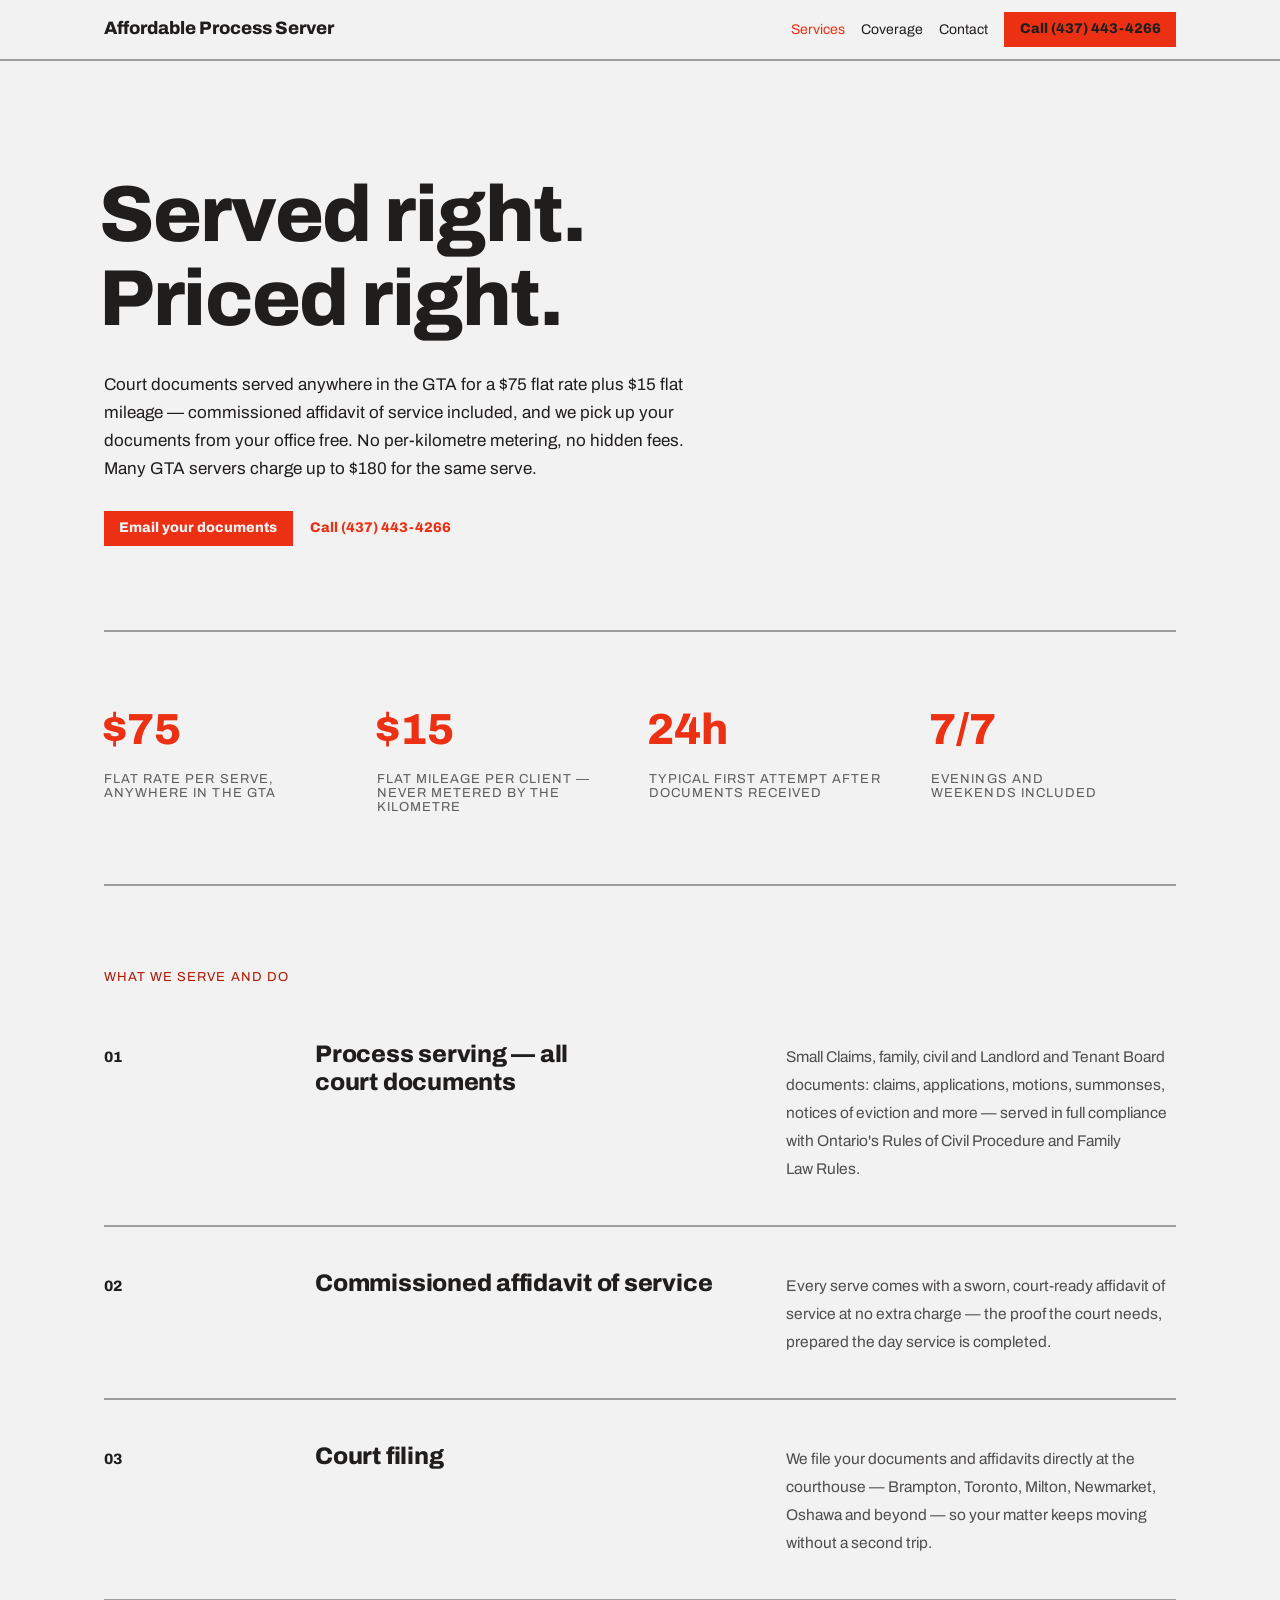
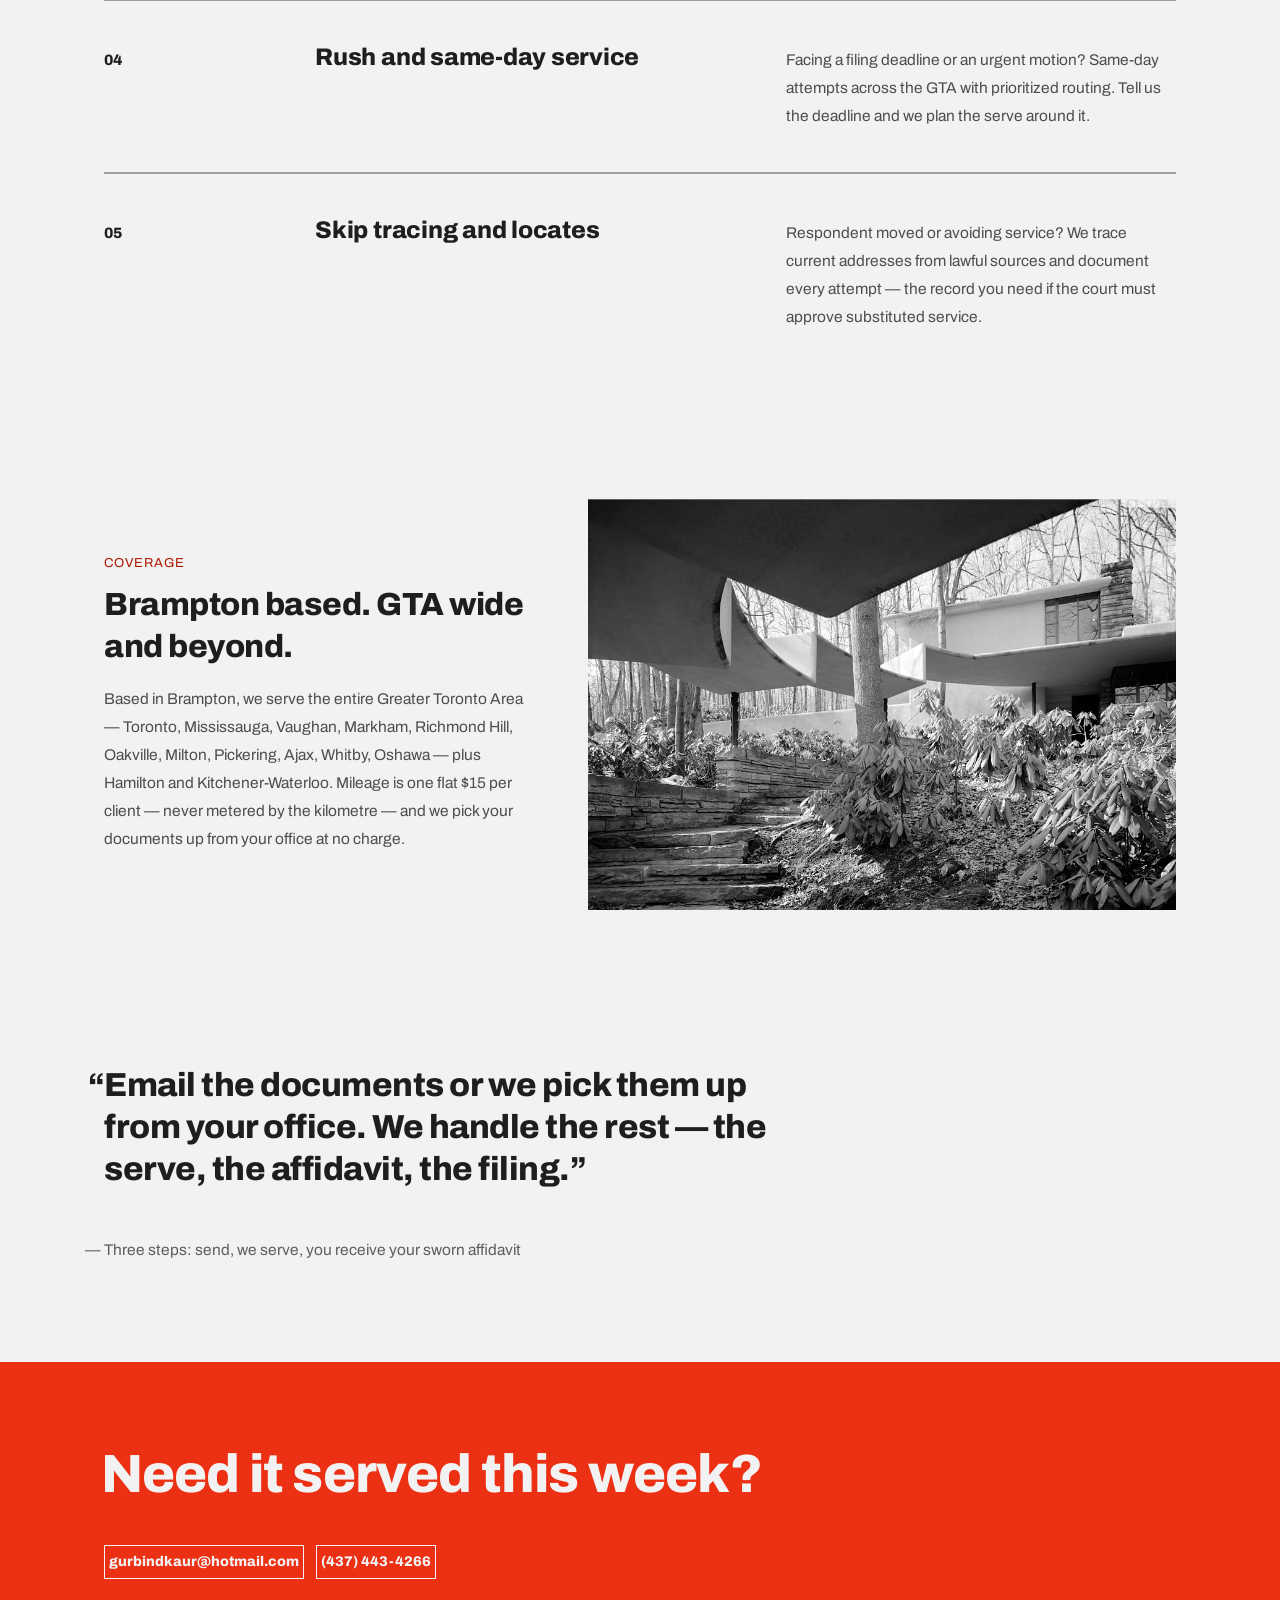
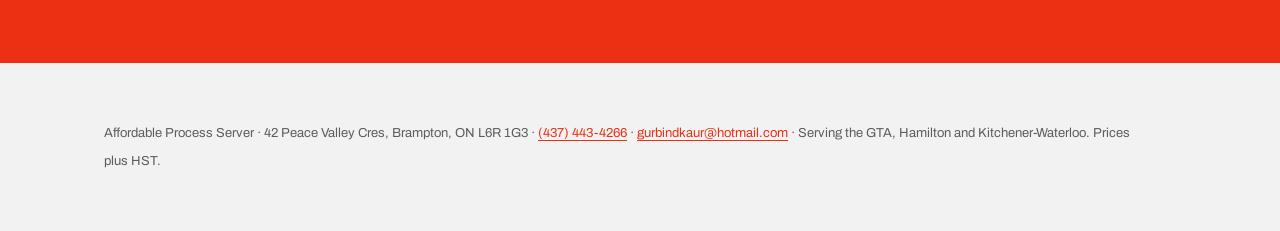
==== index.html @ b7b74ecf "Publish affordable process server website" ====
<!-- @template name="Landing" description="A one-page product landing in the system's own voice — an invented product (Takt: Swiss-clockwork timetables), a ruled hero, stat row, feature rows, a grayscale photograph and a red poster close" -->
<!doctype html>
<html lang="en">
<head>
<meta charset="utf-8" />
<meta name="viewport" content="width=device-width, initial-scale=1" />
<title>Affordable Process Server — GTA process serving, $75 flat</title>
<meta name="description" content="Affordable process serving across the GTA, Hamilton and Kitchener-Waterloo. $75 flat rate plus $15 flat mileage, commissioned affidavit of service included, free document pickup from your office. Court filing, rush same-day service, skip tracing. Brampton based." />
<script src="./ds-base.js"></script>
<style>
/* Template scaffolding — page layout and web-scale sizing only; every color,
   font, radius and shadow comes from ../../styles.css. The voice is the
   deck's, re-derived for a scrolling page: the grid SHOWS — 2px
   rules draw the structure — red is spent as a mark, and its one field
   moment is the poster close (the deck's divider logic: the red page sets
   nothing small).

   THE RHYTHM: a 28px leading unit (17px Archivo body at ~1.65), 14px
   half-step; line-heights and block margins in unit multiples, heads
   cap-trimmed, ?baselines/B to review. The deck's seat-pinning relaxes to
   per-block discipline on a fluid page. The system's own interface
   components (nav, buttons, inputs) keep their styles.css leading — the
   rhythm governs the page's text, not the controls.

   THE LANDING LAWS (shared by all six systems' landing templates):
   #1 display headers break per sentence (.line spans); #2 the landing
   advertises an invented product played straight — modernist's is Takt,
   timetables that run like Switzerland; #3 spacing is cluster-scoped
   (display leading ratio-governed ≈1.06 for Archivo's tight caps — the
   display-block lattice exemption — tight single-unit gaps inside a text
   cluster, the air between sections); #4 no hero eyebrow — the nav brand
   names the product.

   Optical left alignment: the deck's measured Archivo 800 value carries
   verbatim (-0.058em where caps lead a display line; em-scaled). */
:root {
  --leading: 28px;
  --half: 14px;
  --edge: clamp(20px, 5vw, 72px);
  --measure: 58ch;
}
html { scroll-behavior: smooth; }
@media (prefers-reduced-motion: reduce) { html { scroll-behavior: auto; } }
body { margin: 0; text-wrap: pretty; }
.wrap { max-width: 1200px; margin: 0 auto; padding: 0 var(--edge); }
/* the component demo pads the masthead with its own spacing; on the page the
   masthead's contents take the page gutter and sit on the wrap's text axis
   (padding-only — full-width paint such as a masthead rule is untouched) */
.nav { padding-inline: max(var(--edge), calc((100% - 1200px) / 2 + var(--edge))); }
.nav a { white-space: nowrap; }
.nav a[aria-current='location'] { color: var(--color-accent); } /* in-page anchor, not
   a page link — 'location' is the truthful value; carry the component's active ink */
@media (max-width: 480px) { .nav a { display: none; } } /* phone width: the nav
   keeps brand + the one action (layout-only — the component's look is
   untouched); the full link row's min-content crosses narrow-phone widths */

/* — drawn structure: the 2px rule is the section seam (the deck's header
   band as page grammar; rules span the content column, solid — this system
   does not fade its rules) — */
.rule2 { height: 2px; border: 0; margin: 0; background: var(--color-divider); }

/* — kicker (deck grammar: uppercase, tabular, accent; no hanging dash —
   modernist marks are squares, and they belong to lists, not labels) — */
.kicker {
  display: block; font-size: 13px; line-height: var(--half);
  letter-spacing: 0.08em; text-transform: uppercase;
  color: var(--color-accent-700); /* accent-colored SMALL text takes the deep step —
     6.4:1, where the base accent measures 3.8:1 (a large-text value; the
     deck's kickers are 24px, this one is 13px) */
  font-feature-settings: "tnum" 1;
  margin: 0 0 calc(var(--leading) - var(--half));
}

/* — hero — */
.hero { padding: calc(4 * var(--leading)) 0 calc(3 * var(--leading)); }
.display {
  font-family: var(--font-heading); font-weight: var(--font-heading-weight);
  font-size: clamp(42px, 6.2vw, 84px);
  line-height: clamp(44.5px, 6.57vw, 89px); /* law #3: ratio-governed ≈1.06 —
     Archivo's 800 sits tight and all-cap-height; the display-block lattice
     exemption (no 14px step is both tighter than the old look and clear) */
  letter-spacing: -0.02em; margin: 0;
  margin-left: -0.058em; /* optical left alignment — the deck's measured Archivo 800 value */
  text-box: trim-both cap alphabetic;
}
.display .line { display: block; } /* law #1: one sentence per line */
.hero .sub { font-size: 17px; line-height: var(--leading); max-width: var(--measure);
  margin: calc(1.5 * var(--leading) - 1cap) 0 0;
  text-box: trim-both cap alphabetic; } /* 1.5 units: clears the display's descenders with cluster-tight air (law #3) */
.hero .row { display: flex; gap: var(--space-3); flex-wrap: wrap; margin-top: var(--leading); }

/* — stat row (in-grammar: red stays a MARK on the light ground — the stat
   numerals take the accent at display size, ≥3:1 as large text per the
   system's own accent rule; the red FIELD is reserved for the close) — */
.stats { padding: calc(2.5 * var(--leading)) 0; }
.stats .grid { display: grid; grid-template-columns: repeat(4, auto); justify-content: space-between; gap: calc(1.5 * var(--leading)) var(--leading); }
.stat-num { font-family: var(--font-heading); font-weight: var(--font-heading-weight);
  font-size: clamp(34px, 3.4vw, 48px); line-height: calc(2 * var(--leading));
  color: var(--color-accent); /* display figures stay proportional — the deck's figure policy */
  margin: 0; margin-left: -0.045em; /* digits lead — the deck's "0"-population value */
  text-box: trim-both cap alphabetic; }
.stat-label { font-size: 13px; line-height: var(--half); letter-spacing: 0.08em; text-transform: uppercase;
  color: color-mix(in srgb, var(--color-text) 70%, transparent); /* small-text ink on the
     light ground: 70% measures 5.8:1 (the deck's 55% furniture mix is a
     24px large-text convention — at 13px the 4.5:1 bar applies, and 55%
     measures only 3.7:1 here) */
  margin: var(--half) 0 0; }

/* — feature rows (the deck's ruled-toc grammar: 2px rules ON the seams,
   red square marks hanging at the numbers — drawn structure, no cards) — */
.features { padding: calc(3 * var(--leading)) 0 calc(2.5 * var(--leading)); }
.feature { display: grid; grid-template-columns: minmax(64px, 160px) minmax(0, 420px) minmax(0, 1fr);
  gap: var(--leading) clamp(24px, 4vw, 72px); align-items: baseline;
  padding: calc(1.5 * var(--leading)) 0; }
.feature + .feature { border-top: 2px solid var(--color-divider); } /* the ruled seam — solid, the system's weight */
.f-num { position: relative; font-family: var(--font-heading); font-weight: var(--font-heading-weight);
  font-size: 15px; line-height: var(--leading); color: var(--color-text);
  font-feature-settings: "tnum" 1; margin: 0; text-box: trim-both cap alphabetic; }
.f-num::before { content: ""; position: absolute; left: -24px; top: calc(0.5cap - 5px);
  width: 10px; height: 10px; background: var(--color-accent); } /* the deck's 10px red square,
     hanging left of the number's axis — at narrow widths the gutter folds it away */
@media (max-width: 1280px) { .f-num::before { display: none; } }
.f-title { font-family: var(--font-heading); font-weight: var(--font-heading-weight);
  font-size: 24px; line-height: var(--leading); letter-spacing: -0.01em;
  margin: 0; text-box: trim-both cap alphabetic; }
.f-copy { font-size: 15.5px; line-height: var(--leading); margin: 0;
  color: color-mix(in srgb, var(--color-text) 78%, transparent);
  max-width: 52ch; text-box: trim-both cap alphabetic; }

/* — imagery split (grayscale photograph — the system prints in black and
   white; the box pins the bundled asset's 951×665 ratio so swaps
   cover-crop into the same frame) — */
.split { display: grid; grid-template-columns: minmax(0, 5fr) minmax(0, 7fr);
  gap: var(--leading) clamp(24px, 5vw, 96px); align-items: center;
  padding: calc(2 * var(--leading)) 0 calc(3 * var(--leading)); }
.split-title { font-family: var(--font-heading); font-weight: var(--font-heading-weight);
  font-size: 32px; line-height: calc(1.5 * var(--leading)); letter-spacing: -0.015em;
  margin: 0; text-box: trim-both cap alphabetic; }
.split-copy .note { font-size: 15.5px; line-height: var(--leading);
  color: color-mix(in srgb, var(--color-text) 78%, transparent);
  margin: calc(var(--leading) - 1cap) 0 0; max-width: 48ch; text-box: trim-both cap alphabetic; }
.split-figure { margin: 0; }
.split-figure image-slot { width: 100%; aspect-ratio: 951 / 665; }

/* — quote (hanging punctuation, the deck's measured Archivo advances) — */
.quote { padding: calc(2.5 * var(--leading)) 0 calc(3.5 * var(--leading)); }
.quote blockquote {
  font-family: var(--font-heading); font-weight: var(--font-heading-weight);
  font-size: clamp(24px, 2.6vw, 34px); line-height: calc(1.5 * var(--leading));
  letter-spacing: -0.015em; max-width: 32ch; margin: 0;
  text-indent: -0.496em; /* hang the opening “ (the deck's measured advance in the 800) */
  text-box: trim-both cap alphabetic;
}
.quote figcaption { font-size: 15.5px; line-height: var(--leading);
  color: color-mix(in srgb, var(--color-text) 70%, transparent); /* 5.8:1 — see .stat-label */
  margin: calc(2 * var(--leading) - 1cap) 0 0; /* two grid units below the quote's
     last baseline — one reads as part of the quote block; the attribution needs air */
  text-indent: -1.209em; /* hang the leading em-dash + space (measured in the Regular) */
  text-box: trim-both cap alphabetic; }

@media (max-width: 720px) {
  /* the phone gutter (--edge bottoms out at 20px) is narrower than the hung
     marks' measured advances, so a hung “ or em-dash would press into or past
     the viewport edge — seat the quote flush below this width; the hang
     returns with the wider gutter */
  .quote blockquote, .quote figcaption { text-indent: 0; }
}

/* — the red poster close (the deck's divider logic: the accent's one field
   moment, type reversed to the paper token). COPY on the red is
   display-grade only — paper display type measures 3.8:1, the deck
   dividers' own derivation. The one small element is the ghost button, a
   CONTROL: paper-on-red measures the same 3.8:1, which meets the system's
   documented interface-chrome bar (the readme tunes the accent pair to at
   least 3:1 — "enough for icons, large text and interface chrome, not for
   body copy") — the same bar the system's own accent-filled primary button
   label rides everywhere. */
.close { background: var(--color-accent); color: var(--color-bg); }
.close .wrap { padding-top: calc(3 * var(--leading)); padding-bottom: calc(3 * var(--leading)); }
.close h3 { font-family: var(--font-heading); font-weight: var(--font-heading-weight);
  font-size: clamp(34px, 4.2vw, 56px); line-height: clamp(36px, 4.45vw, 59.4px); /* ≈1.06 —
     display-grade, so it carries the display-block lattice exemption (the
     rhythm probe excludes .display and .close h3 alike) */
  letter-spacing: -0.015em; margin: 0; margin-left: -0.058em;
  text-box: trim-both cap alphabetic; }
.close h3 .line { display: block; }
.close .row { display: flex; gap: var(--space-3); flex-wrap: wrap; margin-top: calc(1.5 * var(--leading)); }
.close .btn-ghost { color: var(--color-bg); border-color: var(--color-bg); } /* paper outline on the red field */
footer { padding: calc(2 * var(--leading)) 0; font-size: 13px; line-height: var(--leading);
  color: color-mix(in srgb, var(--color-text) 70%, transparent); /* 5.8:1 — see .stat-label */ }

/* — responsive collapse — */
/* the feature grid's fixed-max columns (160 + 420 + gaps) crush the copy
   column in the tablet band, so it collapses earlier than the page */
@media (max-width: 880px) {
  .feature { grid-template-columns: 1fr; gap: var(--half); }
  .f-copy { max-width: var(--measure); }
}
@media (max-width: 720px) {
  .hero { padding-top: calc(2.5 * var(--leading)); }
  .stats .grid { grid-template-columns: repeat(2, 1fr); justify-content: start; }
  .split { grid-template-columns: 1fr; }
  .split-figure { order: -1; }
}

/* Review aid: the 28px rhythm drawn as hairlines — debug chrome, toggled by
   ?baselines or the B key, never part of the look. */
body[data-baselines] { position: relative; }
body[data-baselines]::after {
  content: ""; position: absolute; inset: 0; pointer-events: none;
  background:
    repeating-linear-gradient(to bottom,
      color-mix(in srgb, var(--color-accent) 35%, transparent) 0 1px,
      transparent 1px var(--leading)),
    repeating-linear-gradient(to bottom,
      transparent 0 var(--half),
      color-mix(in srgb, var(--color-accent) 16%, transparent) var(--half) calc(var(--half) + 1px),
      transparent calc(var(--half) + 1px) var(--leading));
}
</style>
</head>
<body>
<nav class="nav">
  <span class="nav-brand">Affordable Process Server</span>
  <a href="#product" aria-current="location">Services</a>
  <a href="#network">Coverage</a>
  <a href="#start">Contact</a>
  <a class="btn btn-primary" href="tel:+14374434266">Call (437) 443-4266</a>
</nav>
<div class="wrap">

  <section class="hero">
    <h1 class="display"><span class="line">Served right.</span> <span class="line">Priced right.</span></h1>
    <p class="sub">Court documents served anywhere in the GTA for a $75 flat rate plus $15 flat mileage — commissioned affidavit of service included, and we pick up your documents from your office free. No per-kilometre metering, no hidden fees. Many GTA servers charge up to $180 for the same serve.</p>
    <div class="row">
      <a class="btn btn-primary" href="mailto:gurbindkaur@hotmail.com">Email your documents</a>
      <a class="btn btn-ghost" href="tel:+14374434266">Call (437) 443-4266</a>
    </div>
  </section>

  <hr class="rule2" />

  <section class="stats" aria-label="Pricing at a glance">
    <div class="grid">
      <div><p class="stat-num">$75</p><p class="stat-label">Flat rate per serve, anywhere in the GTA</p></div>
      <div><p class="stat-num">$15</p><p class="stat-label">Flat mileage per client — never metered by the kilometre</p></div>
      <div><p class="stat-num">24h</p><p class="stat-label">Typical first attempt after documents received</p></div>
      <div><p class="stat-num">7/7</p><p class="stat-label">Evenings and weekends included</p></div>
    </div>
  </section>

  <hr class="rule2" />

  <section class="features" id="product">
    <span class="kicker">What we serve and do</span>
    <div class="feature">
      <p class="f-num">01</p>
      <h2 class="f-title">Process serving — all court documents</h2>
      <p class="f-copy">Small Claims, family, civil and Landlord and Tenant Board documents: claims, applications, motions, summonses, notices of eviction and more — served in full compliance with Ontario's Rules of Civil Procedure and Family Law Rules.</p>
    </div>
    <div class="feature">
      <p class="f-num">02</p>
      <h2 class="f-title">Commissioned affidavit of service</h2>
      <p class="f-copy">Every serve comes with a sworn, court-ready affidavit of service at no extra charge — the proof the court needs, prepared the day service is completed.</p>
    </div>
    <div class="feature">
      <p class="f-num">03</p>
      <h2 class="f-title">Court filing</h2>
      <p class="f-copy">We file your documents and affidavits directly at the courthouse — Brampton, Toronto, Milton, Newmarket, Oshawa and beyond — so your matter keeps moving without a second trip.</p>
    </div>
    <div class="feature">
      <p class="f-num">04</p>
      <h2 class="f-title">Rush and same-day service</h2>
      <p class="f-copy">Facing a filing deadline or an urgent motion? Same-day attempts across the GTA with prioritized routing. Tell us the deadline and we plan the serve around it.</p>
    </div>
    <div class="feature">
      <p class="f-num">05</p>
      <h2 class="f-title">Skip tracing and locates</h2>
      <p class="f-copy">Respondent moved or avoiding service? We trace current addresses from lawful sources and document every attempt — the record you need if the court must approve substituted service.</p>
    </div>
  </section>

  <section class="split" id="network">
    <div class="split-copy">
      <span class="kicker">Coverage</span>
      <h2 class="split-title">Brampton based. GTA wide and beyond.</h2>
      <p class="note">Based in Brampton, we serve the entire Greater Toronto Area — Toronto, Mississauga, Vaughan, Markham, Richmond Hill, Oakville, Milton, Pickering, Ajax, Whitby, Oshawa — plus Hamilton and Kitchener-Waterloo. Mileage is one flat $15 per client — never metered by the kilometre — and we pick your documents up from your office at no charge.</p>
    </div>
    <figure class="split-figure grayscale">
      <image-slot id="photo-split" shape="rect" src="assets/photo.jpg" role="img" aria-label="Photograph — drop in your own photo here" placeholder="Drop a photo here — courthouse, documents, or yourself at work"></image-slot>
    </figure>
  </section>

  <section class="quote">
    <figure>
      <!-- keep the leading “ — the blockquote's negative text-indent hangs it in the margin -->
      <blockquote>“Email the documents or we pick them up from your office. We handle the rest — the serve, the affidavit, the filing.”</blockquote>
      <!-- keep the leading "— " — the figcaption's negative text-indent hangs it -->
      <figcaption>— Three steps: send, we serve, you receive your sworn affidavit</figcaption>
    </figure>
  </section>

</div>

<section class="close" id="start">
  <div class="wrap">
    <h3><span class="line">Need it served this week?</span></h3>
    <div class="row">
      <a class="btn btn-ghost" href="mailto:gurbindkaur@hotmail.com">gurbindkaur@hotmail.com</a>
      <a class="btn btn-ghost" href="tel:+14374434266">(437) 443-4266</a>
    </div>
  </div>
</section>

<div class="wrap">
  <footer>Affordable Process Server · 42 Peace Valley Cres, Brampton, ON L6R 1G3 · <a href="tel:+14374434266">(437) 443-4266</a> · <a href="mailto:gurbindkaur@hotmail.com">gurbindkaur@hotmail.com</a> · Serving the GTA, Hamilton and Kitchener-Waterloo. Prices plus HST.</footer>
</div>
<script src="image-slot.js"></script>
<script>
// Review aid: baseline-grid overlay — add ?baselines to the URL, or press B to toggle.
(() => {
  if (new URLSearchParams(location.search).has('baselines')) document.body.setAttribute('data-baselines', '');
  addEventListener('keydown', (e) => {
    const t = e.target;
    if (t && (t.isContentEditable || /^(INPUT|TEXTAREA|SELECT)$/.test(t.tagName))) return;
    if ((e.key === 'b' || e.key === 'B') && !e.metaKey && !e.ctrlKey && !e.altKey) document.body.toggleAttribute('data-baselines');
  });
})();
</script>
</body>
</html>
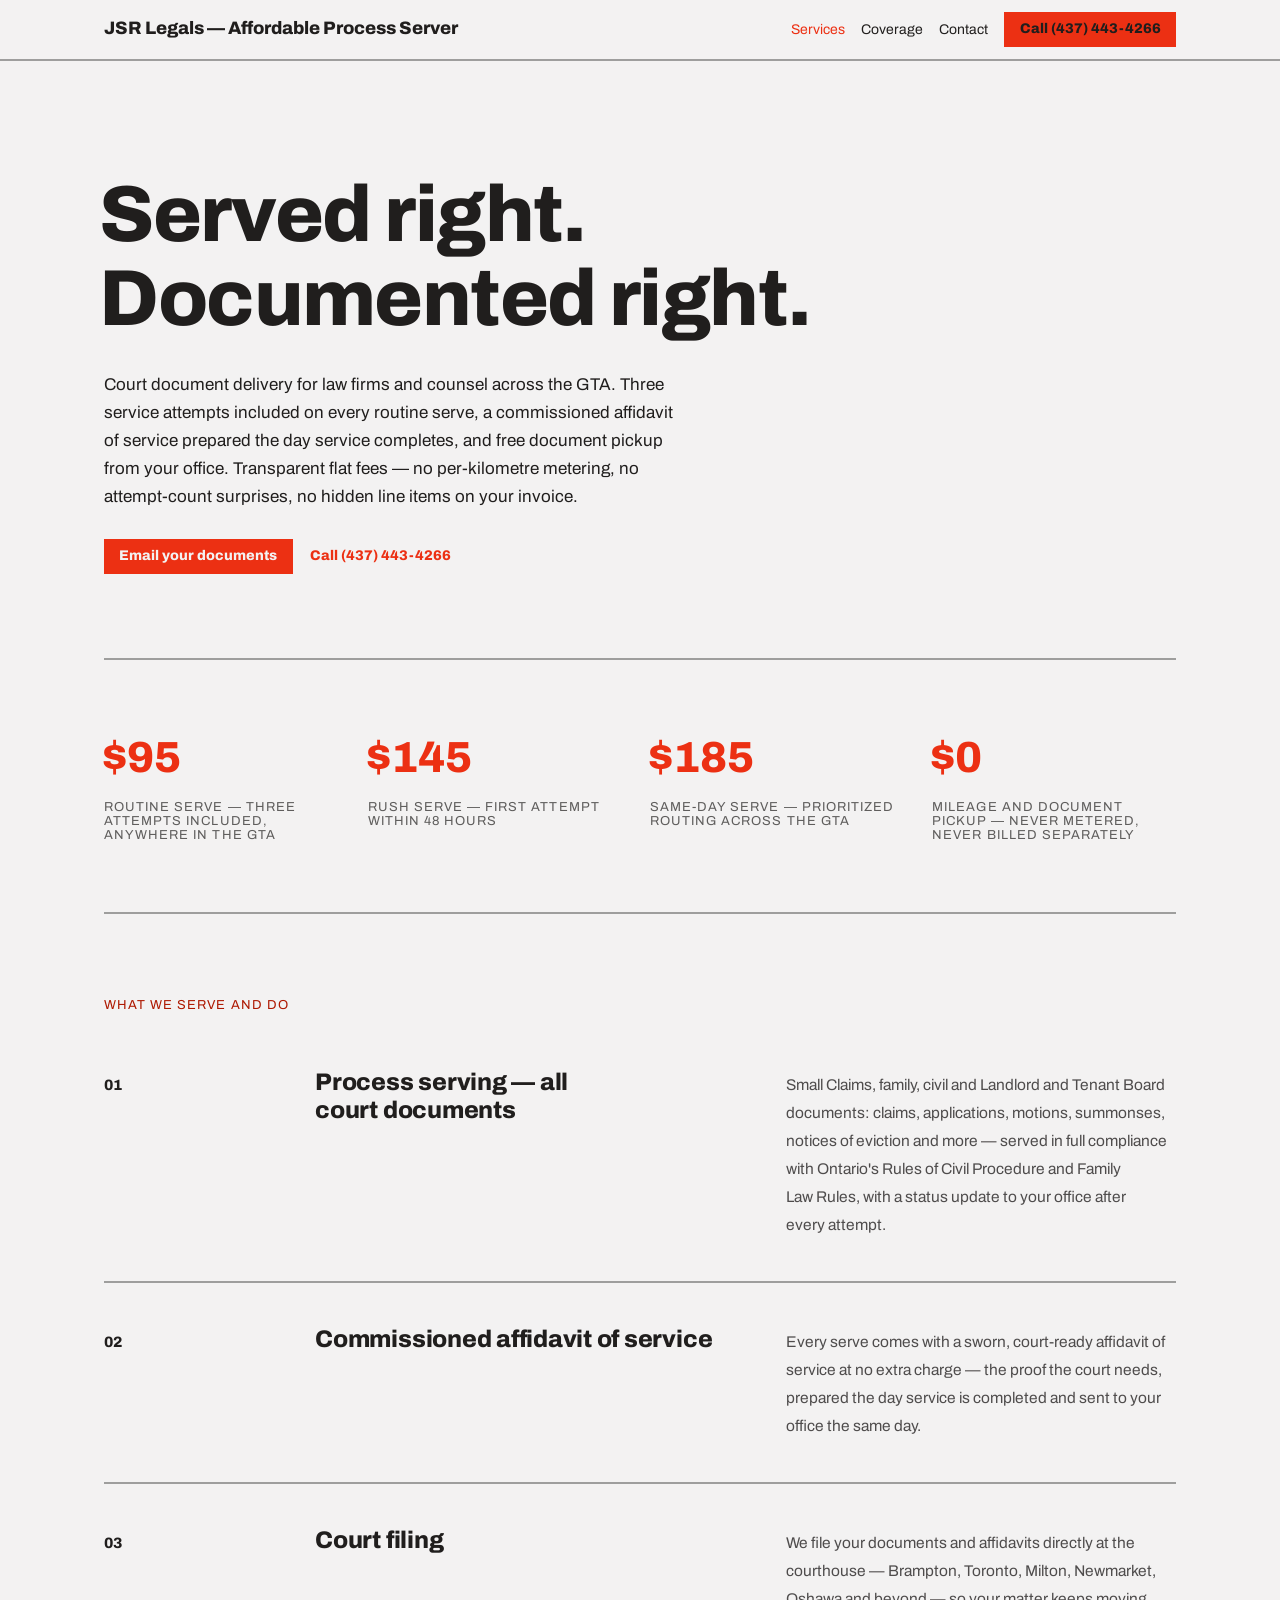
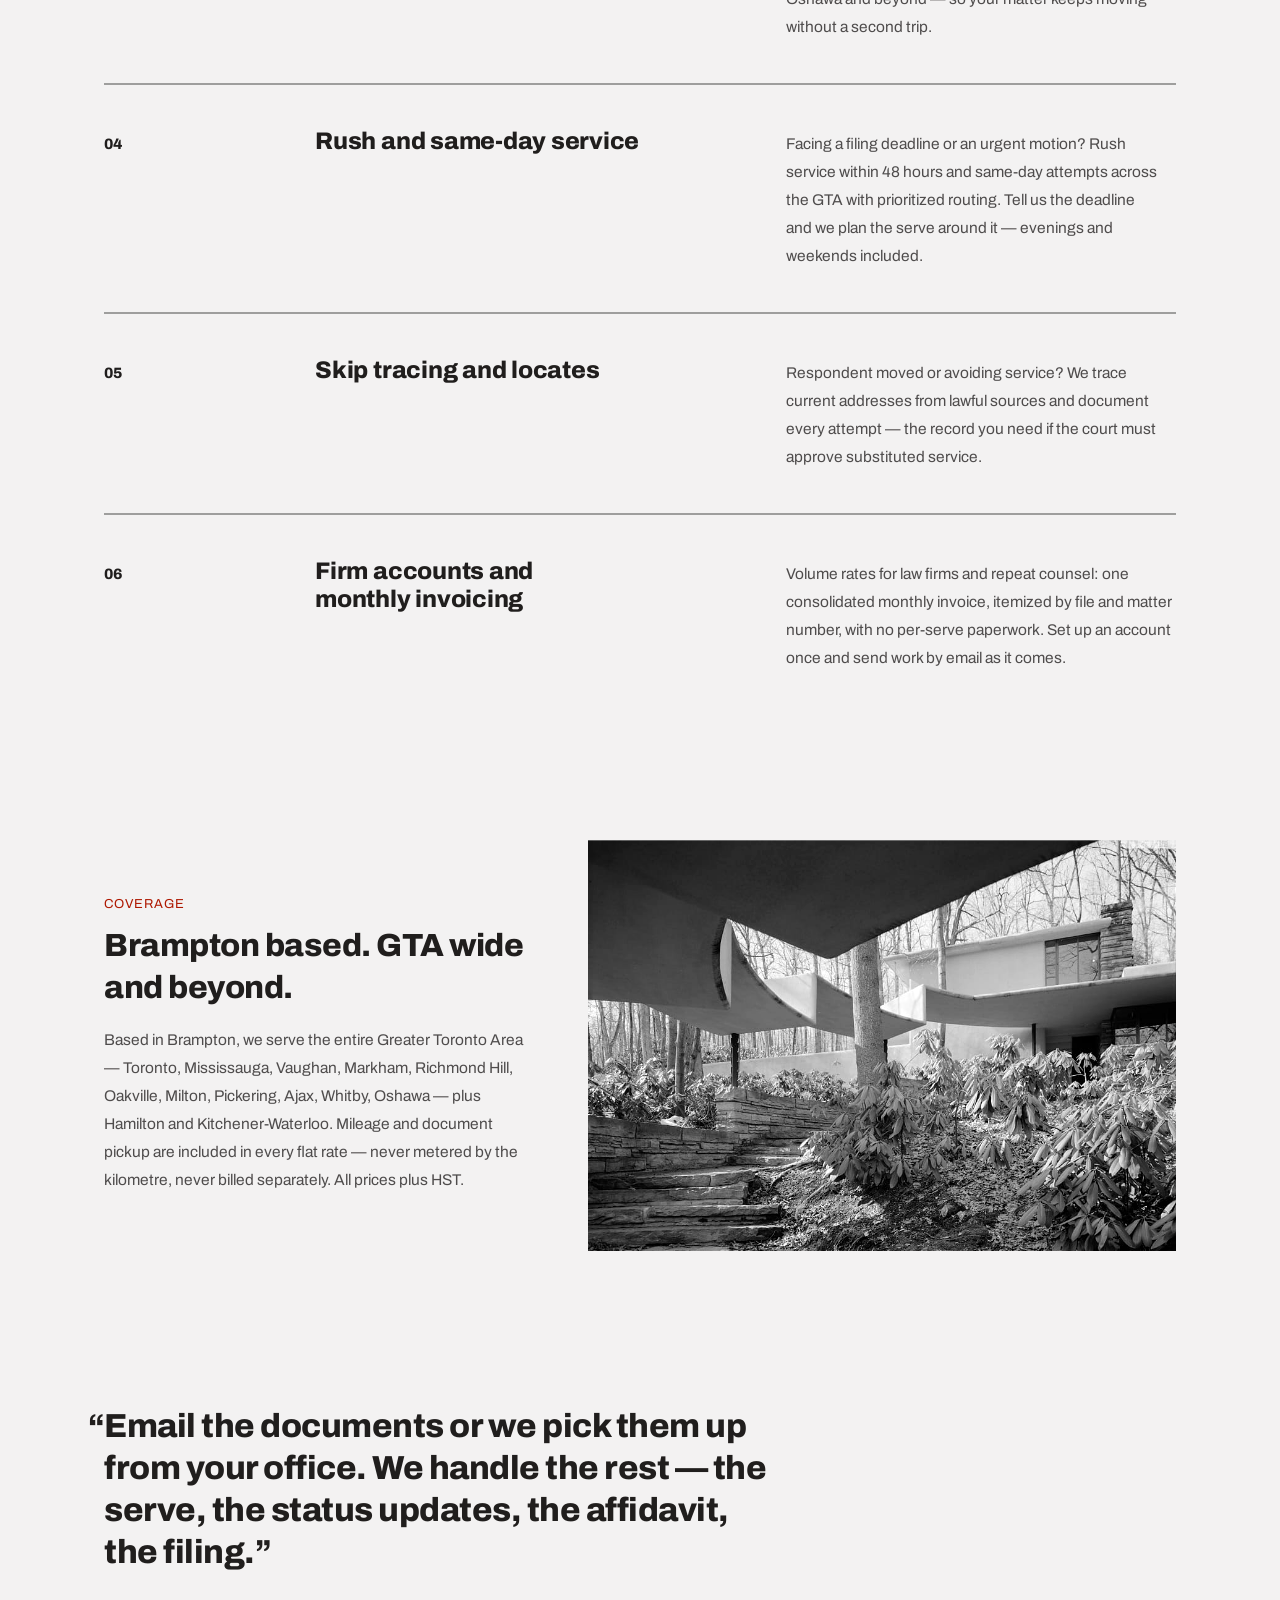
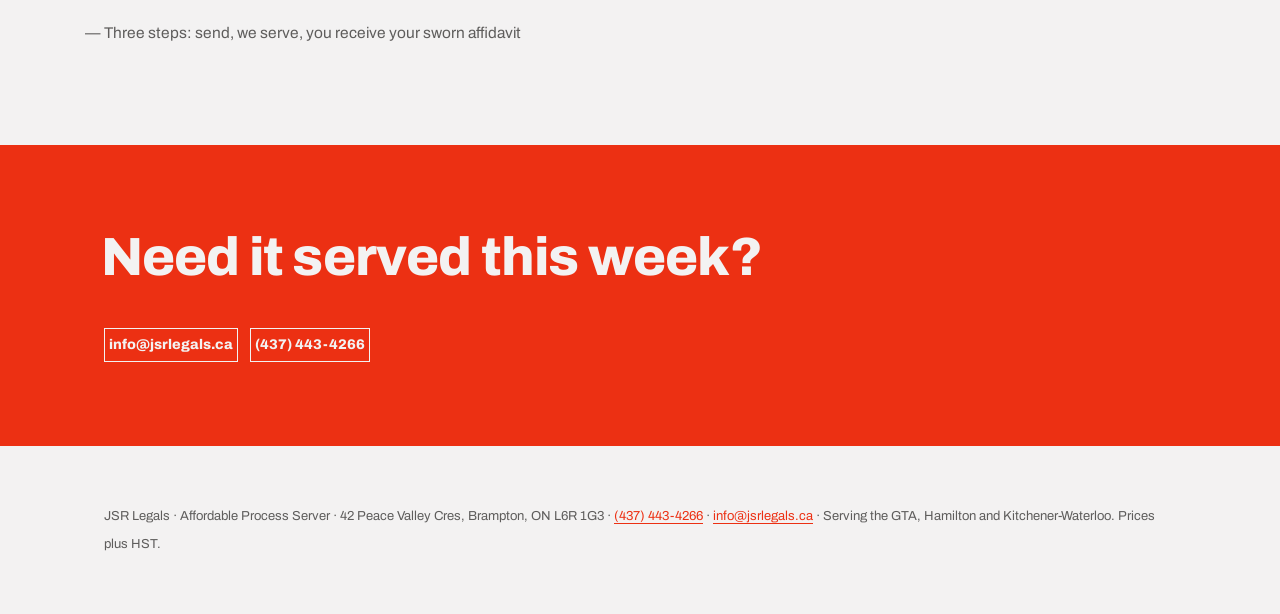
==== commit 9d7c2a25: "Rebrand to JSR Legals, target law firms, professional tiered rates, new email Co-authored-by: gurbin" ====
--- a/index.html
+++ b/index.html
@@ -4,8 +4,8 @@
 <head>
 <meta charset="utf-8" />
 <meta name="viewport" content="width=device-width, initial-scale=1" />
-<title>Affordable Process Server — GTA process serving, $75 flat</title>
-<meta name="description" content="Affordable process serving across the GTA, Hamilton and Kitchener-Waterloo. $75 flat rate plus $15 flat mileage, commissioned affidavit of service included, free document pickup from your office. Court filing, rush same-day service, skip tracing. Brampton based." />
+<title>JSR Legals — GTA process serving for law firms and counsel</title>
+<meta name="description" content="Professional process serving across the GTA, Hamilton and Kitchener-Waterloo for law firms and counsel. Routine, rush and same-day service, three attempts included, commissioned affidavit of service, free document pickup from your office, firm accounts with monthly invoicing. Court filing and skip tracing. Brampton based." />
 <script src="./ds-base.js"></script>
 <style>
 /* Template scaffolding — page layout and web-scale sizing only; every color,
@@ -221,7 +221,7 @@
 </head>
 <body>
 <nav class="nav">
-  <span class="nav-brand">Affordable Process Server</span>
+  <span class="nav-brand">JSR Legals — Affordable Process Server</span>
   <a href="#product" aria-current="location">Services</a>
   <a href="#network">Coverage</a>
   <a href="#start">Contact</a>
@@ -230,10 +230,10 @@
 <div class="wrap">
 
   <section class="hero">
-    <h1 class="display"><span class="line">Served right.</span> <span class="line">Priced right.</span></h1>
-    <p class="sub">Court documents served anywhere in the GTA for a $75 flat rate plus $15 flat mileage — commissioned affidavit of service included, and we pick up your documents from your office free. No per-kilometre metering, no hidden fees. Many GTA servers charge up to $180 for the same serve.</p>
+    <h1 class="display"><span class="line">Served right.</span> <span class="line">Documented right.</span></h1>
+    <p class="sub">Court document delivery for law firms and counsel across the GTA. Three service attempts included on every routine serve, a commissioned affidavit of service prepared the day service completes, and free document pickup from your office. Transparent flat fees — no per-kilometre metering, no attempt-count surprises, no hidden line items on your invoice.</p>
     <div class="row">
-      <a class="btn btn-primary" href="mailto:gurbindkaur@hotmail.com">Email your documents</a>
+      <a class="btn btn-primary" href="mailto:info@jsrlegals.ca">Email your documents</a>
       <a class="btn btn-ghost" href="tel:+14374434266">Call (437) 443-4266</a>
     </div>
   </section>
@@ -242,10 +242,10 @@
 
   <section class="stats" aria-label="Pricing at a glance">
     <div class="grid">
-      <div><p class="stat-num">$75</p><p class="stat-label">Flat rate per serve, anywhere in the GTA</p></div>
-      <div><p class="stat-num">$15</p><p class="stat-label">Flat mileage per client — never metered by the kilometre</p></div>
-      <div><p class="stat-num">24h</p><p class="stat-label">Typical first attempt after documents received</p></div>
-      <div><p class="stat-num">7/7</p><p class="stat-label">Evenings and weekends included</p></div>
+      <div><p class="stat-num">$95</p><p class="stat-label">Routine serve — three attempts included, anywhere in the GTA</p></div>
+      <div><p class="stat-num">$145</p><p class="stat-label">Rush serve — first attempt within 48 hours</p></div>
+      <div><p class="stat-num">$185</p><p class="stat-label">Same-day serve — prioritized routing across the GTA</p></div>
+      <div><p class="stat-num">$0</p><p class="stat-label">Mileage and document pickup — never metered, never billed separately</p></div>
     </div>
   </section>
 
@@ -256,12 +256,12 @@
     <div class="feature">
       <p class="f-num">01</p>
       <h2 class="f-title">Process serving — all court documents</h2>
-      <p class="f-copy">Small Claims, family, civil and Landlord and Tenant Board documents: claims, applications, motions, summonses, notices of eviction and more — served in full compliance with Ontario's Rules of Civil Procedure and Family Law Rules.</p>
+      <p class="f-copy">Small Claims, family, civil and Landlord and Tenant Board documents: claims, applications, motions, summonses, notices of eviction and more — served in full compliance with Ontario's Rules of Civil Procedure and Family Law Rules, with a status update to your office after every attempt.</p>
     </div>
     <div class="feature">
       <p class="f-num">02</p>
       <h2 class="f-title">Commissioned affidavit of service</h2>
-      <p class="f-copy">Every serve comes with a sworn, court-ready affidavit of service at no extra charge — the proof the court needs, prepared the day service is completed.</p>
+      <p class="f-copy">Every serve comes with a sworn, court-ready affidavit of service at no extra charge — the proof the court needs, prepared the day service is completed and sent to your office the same day.</p>
     </div>
     <div class="feature">
       <p class="f-num">03</p>
@@ -271,12 +271,17 @@
     <div class="feature">
       <p class="f-num">04</p>
       <h2 class="f-title">Rush and same-day service</h2>
-      <p class="f-copy">Facing a filing deadline or an urgent motion? Same-day attempts across the GTA with prioritized routing. Tell us the deadline and we plan the serve around it.</p>
+      <p class="f-copy">Facing a filing deadline or an urgent motion? Rush service within 48 hours and same-day attempts across the GTA with prioritized routing. Tell us the deadline and we plan the serve around it — evenings and weekends included.</p>
     </div>
     <div class="feature">
       <p class="f-num">05</p>
       <h2 class="f-title">Skip tracing and locates</h2>
       <p class="f-copy">Respondent moved or avoiding service? We trace current addresses from lawful sources and document every attempt — the record you need if the court must approve substituted service.</p>
+    </div>
+    <div class="feature">
+      <p class="f-num">06</p>
+      <h2 class="f-title">Firm accounts and monthly invoicing</h2>
+      <p class="f-copy">Volume rates for law firms and repeat counsel: one consolidated monthly invoice, itemized by file and matter number, with no per-serve paperwork. Set up an account once and send work by email as it comes.</p>
     </div>
   </section>
 
@@ -284,7 +289,7 @@
     <div class="split-copy">
       <span class="kicker">Coverage</span>
       <h2 class="split-title">Brampton based. GTA wide and beyond.</h2>
-      <p class="note">Based in Brampton, we serve the entire Greater Toronto Area — Toronto, Mississauga, Vaughan, Markham, Richmond Hill, Oakville, Milton, Pickering, Ajax, Whitby, Oshawa — plus Hamilton and Kitchener-Waterloo. Mileage is one flat $15 per client — never metered by the kilometre — and we pick your documents up from your office at no charge.</p>
+      <p class="note">Based in Brampton, we serve the entire Greater Toronto Area — Toronto, Mississauga, Vaughan, Markham, Richmond Hill, Oakville, Milton, Pickering, Ajax, Whitby, Oshawa — plus Hamilton and Kitchener-Waterloo. Mileage and document pickup are included in every flat rate — never metered by the kilometre, never billed separately. All prices plus HST.</p>
     </div>
     <figure class="split-figure grayscale">
       <image-slot id="photo-split" shape="rect" src="assets/photo.jpg" role="img" aria-label="Photograph — drop in your own photo here" placeholder="Drop a photo here — courthouse, documents, or yourself at work"></image-slot>
@@ -294,7 +299,7 @@
   <section class="quote">
     <figure>
       <!-- keep the leading “ — the blockquote's negative text-indent hangs it in the margin -->
-      <blockquote>“Email the documents or we pick them up from your office. We handle the rest — the serve, the affidavit, the filing.”</blockquote>
+      <blockquote>“Email the documents or we pick them up from your office. We handle the rest — the serve, the status updates, the affidavit, the filing.”</blockquote>
       <!-- keep the leading "— " — the figcaption's negative text-indent hangs it -->
       <figcaption>— Three steps: send, we serve, you receive your sworn affidavit</figcaption>
     </figure>
@@ -306,14 +311,14 @@
   <div class="wrap">
     <h3><span class="line">Need it served this week?</span></h3>
     <div class="row">
-      <a class="btn btn-ghost" href="mailto:gurbindkaur@hotmail.com">gurbindkaur@hotmail.com</a>
+      <a class="btn btn-ghost" href="mailto:info@jsrlegals.ca">info@jsrlegals.ca</a>
       <a class="btn btn-ghost" href="tel:+14374434266">(437) 443-4266</a>
     </div>
   </div>
 </section>
 
 <div class="wrap">
-  <footer>Affordable Process Server · 42 Peace Valley Cres, Brampton, ON L6R 1G3 · <a href="tel:+14374434266">(437) 443-4266</a> · <a href="mailto:gurbindkaur@hotmail.com">gurbindkaur@hotmail.com</a> · Serving the GTA, Hamilton and Kitchener-Waterloo. Prices plus HST.</footer>
+  <footer>JSR Legals · Affordable Process Server · 42 Peace Valley Cres, Brampton, ON L6R 1G3 · <a href="tel:+14374434266">(437) 443-4266</a> · <a href="mailto:info@jsrlegals.ca">info@jsrlegals.ca</a> · Serving the GTA, Hamilton and Kitchener-Waterloo. Prices plus HST.</footer>
 </div>
 <script src="image-slot.js"></script>
 <script>
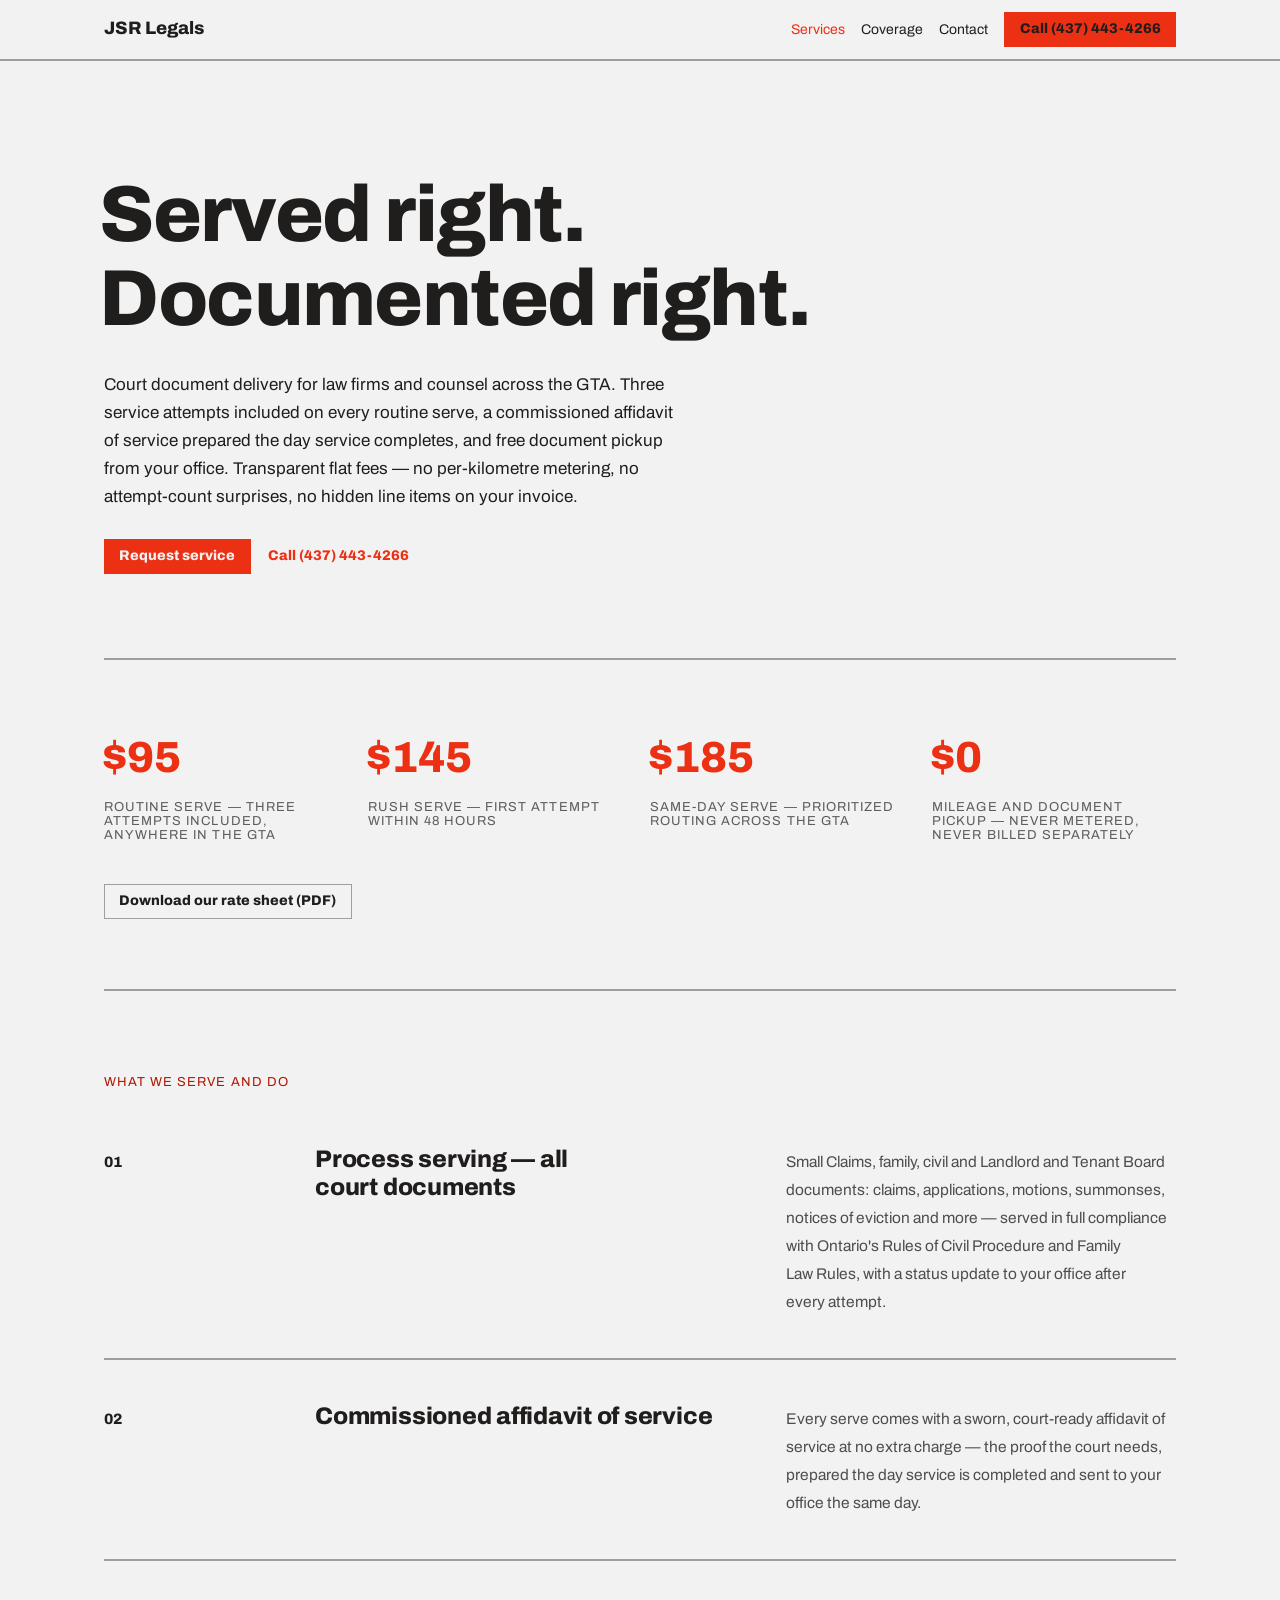
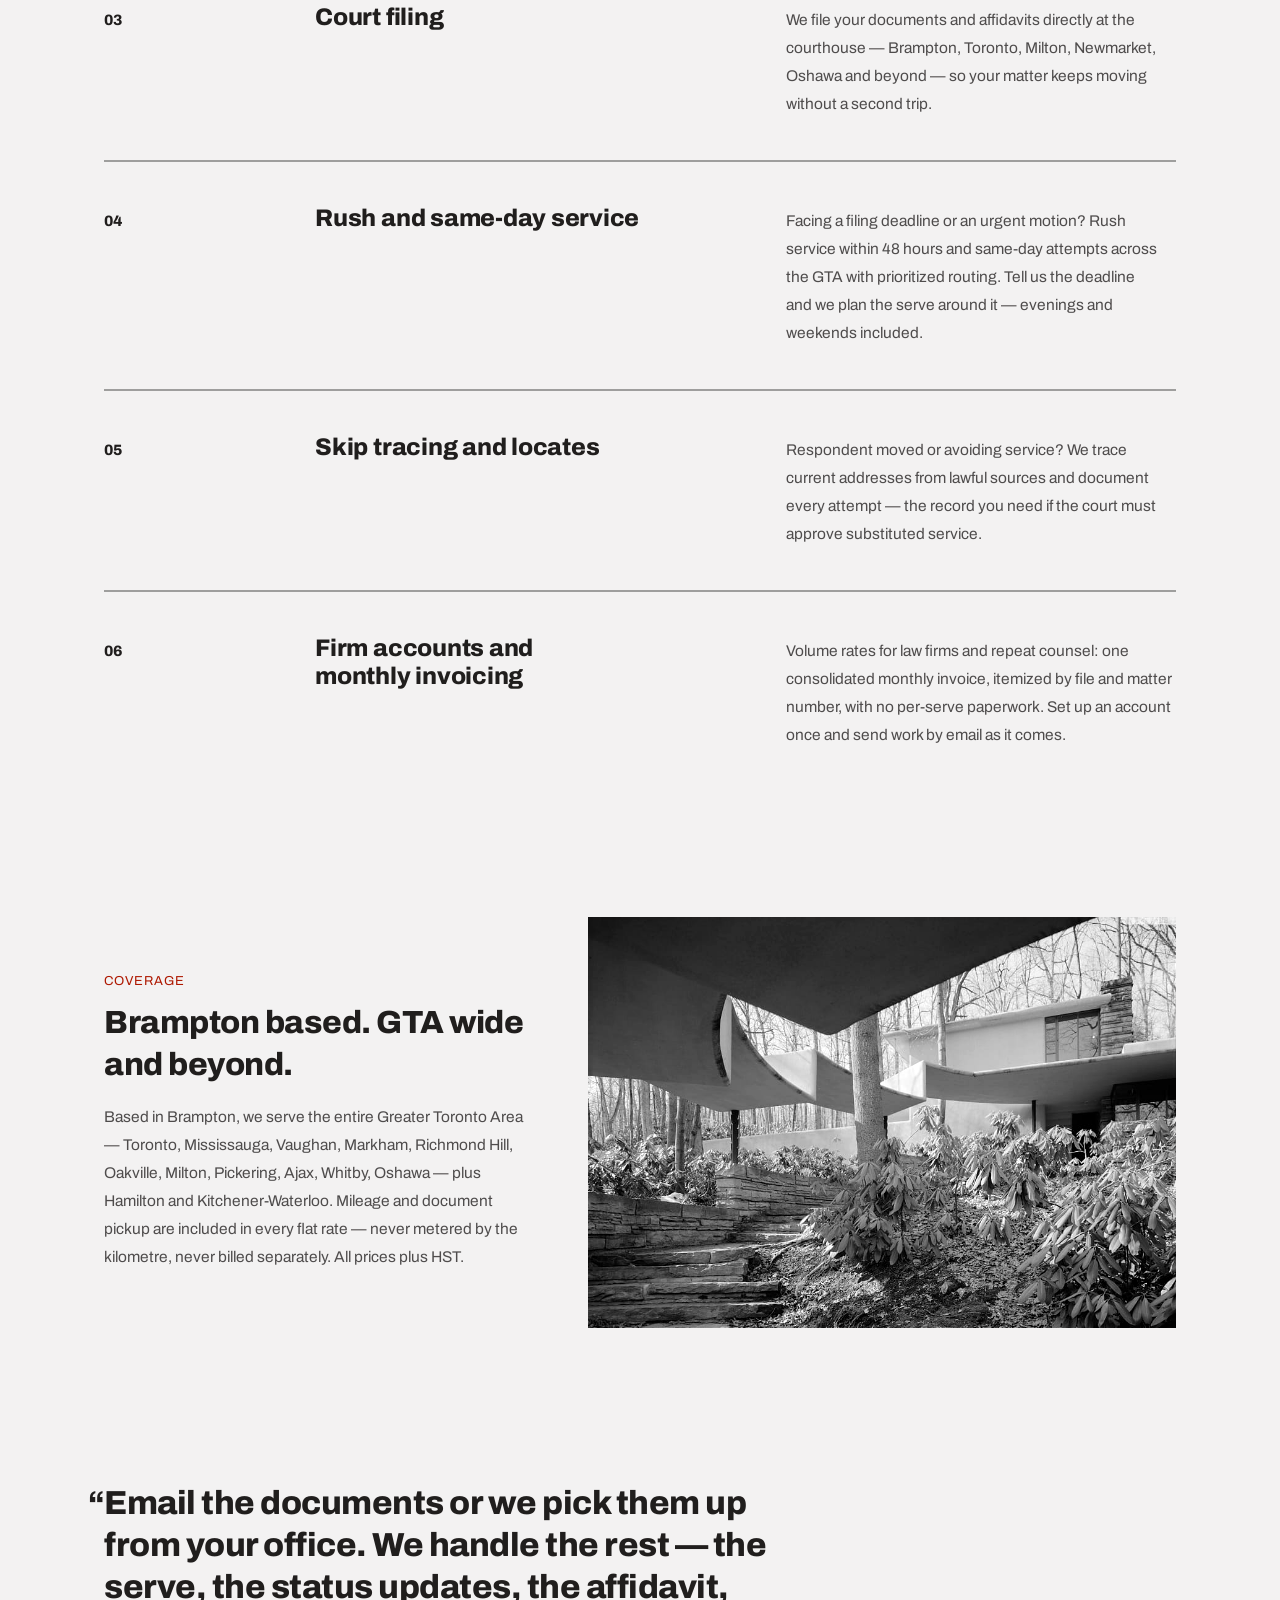
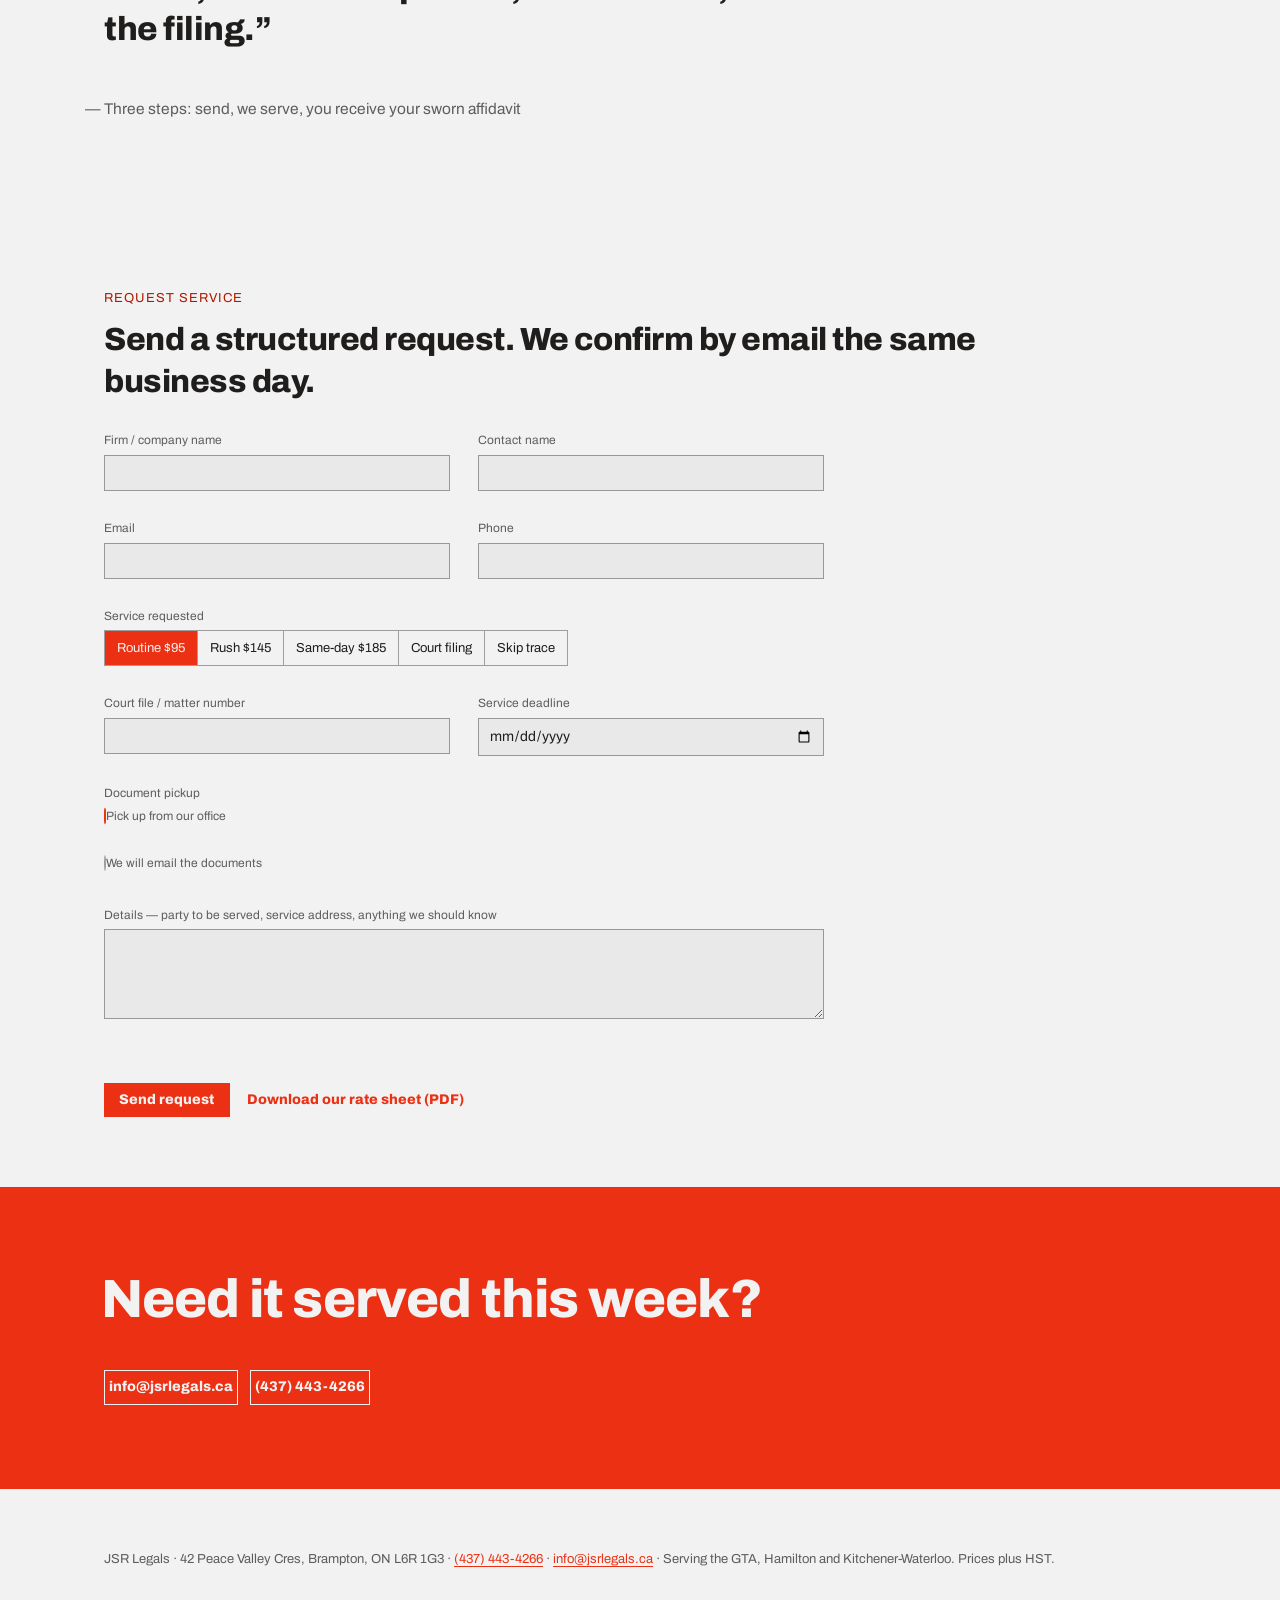
==== commit 75c62bff: "Drop affordable branding, add rate sheet PDF and structured intake form Co-authored-by: gurbind47 <g" ====
--- a/index.html
+++ b/index.html
@@ -202,6 +202,17 @@
   .split { grid-template-columns: 1fr; }
   .split-figure { order: -1; }
 }
+.stats-rates-link { margin-top: calc(1.5 * var(--leading)); }
+
+/* — structured intake form (the system's own field/input/seg components —
+   the page's rhythm governs spacing around it, not inside the controls) — */
+.intake { padding: calc(2.5 * var(--leading)) 0; }
+.intake .form-grid { display: grid; grid-template-columns: repeat(2, minmax(0, 1fr));
+  gap: var(--leading) var(--leading); margin-top: var(--leading); max-width: 720px; }
+.intake .field-wide { grid-column: 1 / -1; }
+.intake .seg { flex-wrap: wrap; }
+.intake .actions { display: flex; gap: var(--space-3); flex-wrap: wrap; align-items: center; margin-top: var(--leading); }
+@media (max-width: 720px) { .intake .form-grid { grid-template-columns: 1fr; } }
 
 /* Review aid: the 28px rhythm drawn as hairlines — debug chrome, toggled by
    ?baselines or the B key, never part of the look. */
@@ -221,7 +232,7 @@
 </head>
 <body>
 <nav class="nav">
-  <span class="nav-brand">JSR Legals — Affordable Process Server</span>
+  <span class="nav-brand">JSR Legals</span>
   <a href="#product" aria-current="location">Services</a>
   <a href="#network">Coverage</a>
   <a href="#start">Contact</a>
@@ -233,7 +244,7 @@
     <h1 class="display"><span class="line">Served right.</span> <span class="line">Documented right.</span></h1>
     <p class="sub">Court document delivery for law firms and counsel across the GTA. Three service attempts included on every routine serve, a commissioned affidavit of service prepared the day service completes, and free document pickup from your office. Transparent flat fees — no per-kilometre metering, no attempt-count surprises, no hidden line items on your invoice.</p>
     <div class="row">
-      <a class="btn btn-primary" href="mailto:info@jsrlegals.ca">Email your documents</a>
+      <a class="btn btn-primary" href="#start">Request service</a>
       <a class="btn btn-ghost" href="tel:+14374434266">Call (437) 443-4266</a>
     </div>
   </section>
@@ -247,6 +258,7 @@
       <div><p class="stat-num">$185</p><p class="stat-label">Same-day serve — prioritized routing across the GTA</p></div>
       <div><p class="stat-num">$0</p><p class="stat-label">Mileage and document pickup — never metered, never billed separately</p></div>
     </div>
+    <div class="stats-rates-link"><a class="btn btn-secondary" href="assets/jsrlegals-rate-sheet.pdf" download>Download our rate sheet (PDF)</a></div>
   </section>
 
   <hr class="rule2" />
@@ -305,9 +317,67 @@
     </figure>
   </section>
 
+  <section class="intake" id="start">
+    <span class="kicker">Request service</span>
+    <h2 class="split-title">Send a structured request. We confirm by email the same business day.</h2>
+    <form class="form-grid" action="https://formsubmit.co/info@jsrlegals.ca" method="POST">
+      <input type="hidden" name="_subject" value="New service request — JSR Legals website" />
+      <input type="hidden" name="_captcha" value="false" />
+      <input type="text" name="_honey" style="display:none" />
+      <div class="field">
+        <label for="firm">Firm / company name</label>
+        <input class="input" id="firm" name="Firm" type="text" required />
+      </div>
+      <div class="field">
+        <label for="contact">Contact name</label>
+        <input class="input" id="contact" name="Contact name" type="text" required />
+      </div>
+      <div class="field">
+        <label for="email">Email</label>
+        <input class="input" id="email" name="Email" type="email" required />
+      </div>
+      <div class="field">
+        <label for="phone">Phone</label>
+        <input class="input" id="phone" name="Phone" type="tel" />
+      </div>
+      <div class="field field-wide">
+        <label>Service requested</label>
+        <div class="seg" role="group" aria-label="Service requested">
+          <label class="seg-opt"><input type="radio" name="Service" value="Routine serve ($95)" checked />Routine $95</label>
+          <label class="seg-opt"><input type="radio" name="Service" value="Rush serve ($145)" />Rush $145</label>
+          <label class="seg-opt"><input type="radio" name="Service" value="Same-day serve ($185)" />Same-day $185</label>
+          <label class="seg-opt"><input type="radio" name="Service" value="Court filing" />Court filing</label>
+          <label class="seg-opt"><input type="radio" name="Service" value="Skip trace / locate" />Skip trace</label>
+        </div>
+      </div>
+      <div class="field">
+        <label for="fileno">Court file / matter number</label>
+        <input class="input" id="fileno" name="Court file number" type="text" />
+      </div>
+      <div class="field">
+        <label for="deadline">Service deadline</label>
+        <input class="input" id="deadline" name="Deadline" type="date" />
+      </div>
+      <div class="field field-wide">
+        <label>Document pickup</label>
+        <label class="radio"><input type="radio" name="Pickup" value="Pick up from our office" checked /><span class="dot"></span>Pick up from our office</label>
+        &nbsp;&nbsp;
+        <label class="radio"><input type="radio" name="Pickup" value="Documents emailed" /><span class="dot"></span>We will email the documents</label>
+      </div>
+      <div class="field field-wide">
+        <label for="details">Details — party to be served, service address, anything we should know</label>
+        <textarea class="input" id="details" name="Details"></textarea>
+      </div>
+      <div class="actions field-wide">
+        <button class="btn btn-primary" type="submit">Send request</button>
+        <a class="btn btn-ghost" href="assets/jsrlegals-rate-sheet.pdf" download>Download our rate sheet (PDF)</a>
+      </div>
+    </form>
+  </section>
+
 </div>
 
-<section class="close" id="start">
+<section class="close">
   <div class="wrap">
     <h3><span class="line">Need it served this week?</span></h3>
     <div class="row">
@@ -318,7 +388,7 @@
 </section>
 
 <div class="wrap">
-  <footer>JSR Legals · Affordable Process Server · 42 Peace Valley Cres, Brampton, ON L6R 1G3 · <a href="tel:+14374434266">(437) 443-4266</a> · <a href="mailto:info@jsrlegals.ca">info@jsrlegals.ca</a> · Serving the GTA, Hamilton and Kitchener-Waterloo. Prices plus HST.</footer>
+  <footer>JSR Legals · 42 Peace Valley Cres, Brampton, ON L6R 1G3 · <a href="tel:+14374434266">(437) 443-4266</a> · <a href="mailto:info@jsrlegals.ca">info@jsrlegals.ca</a> · Serving the GTA, Hamilton and Kitchener-Waterloo. Prices plus HST.</footer>
 </div>
 <script src="image-slot.js"></script>
 <script>
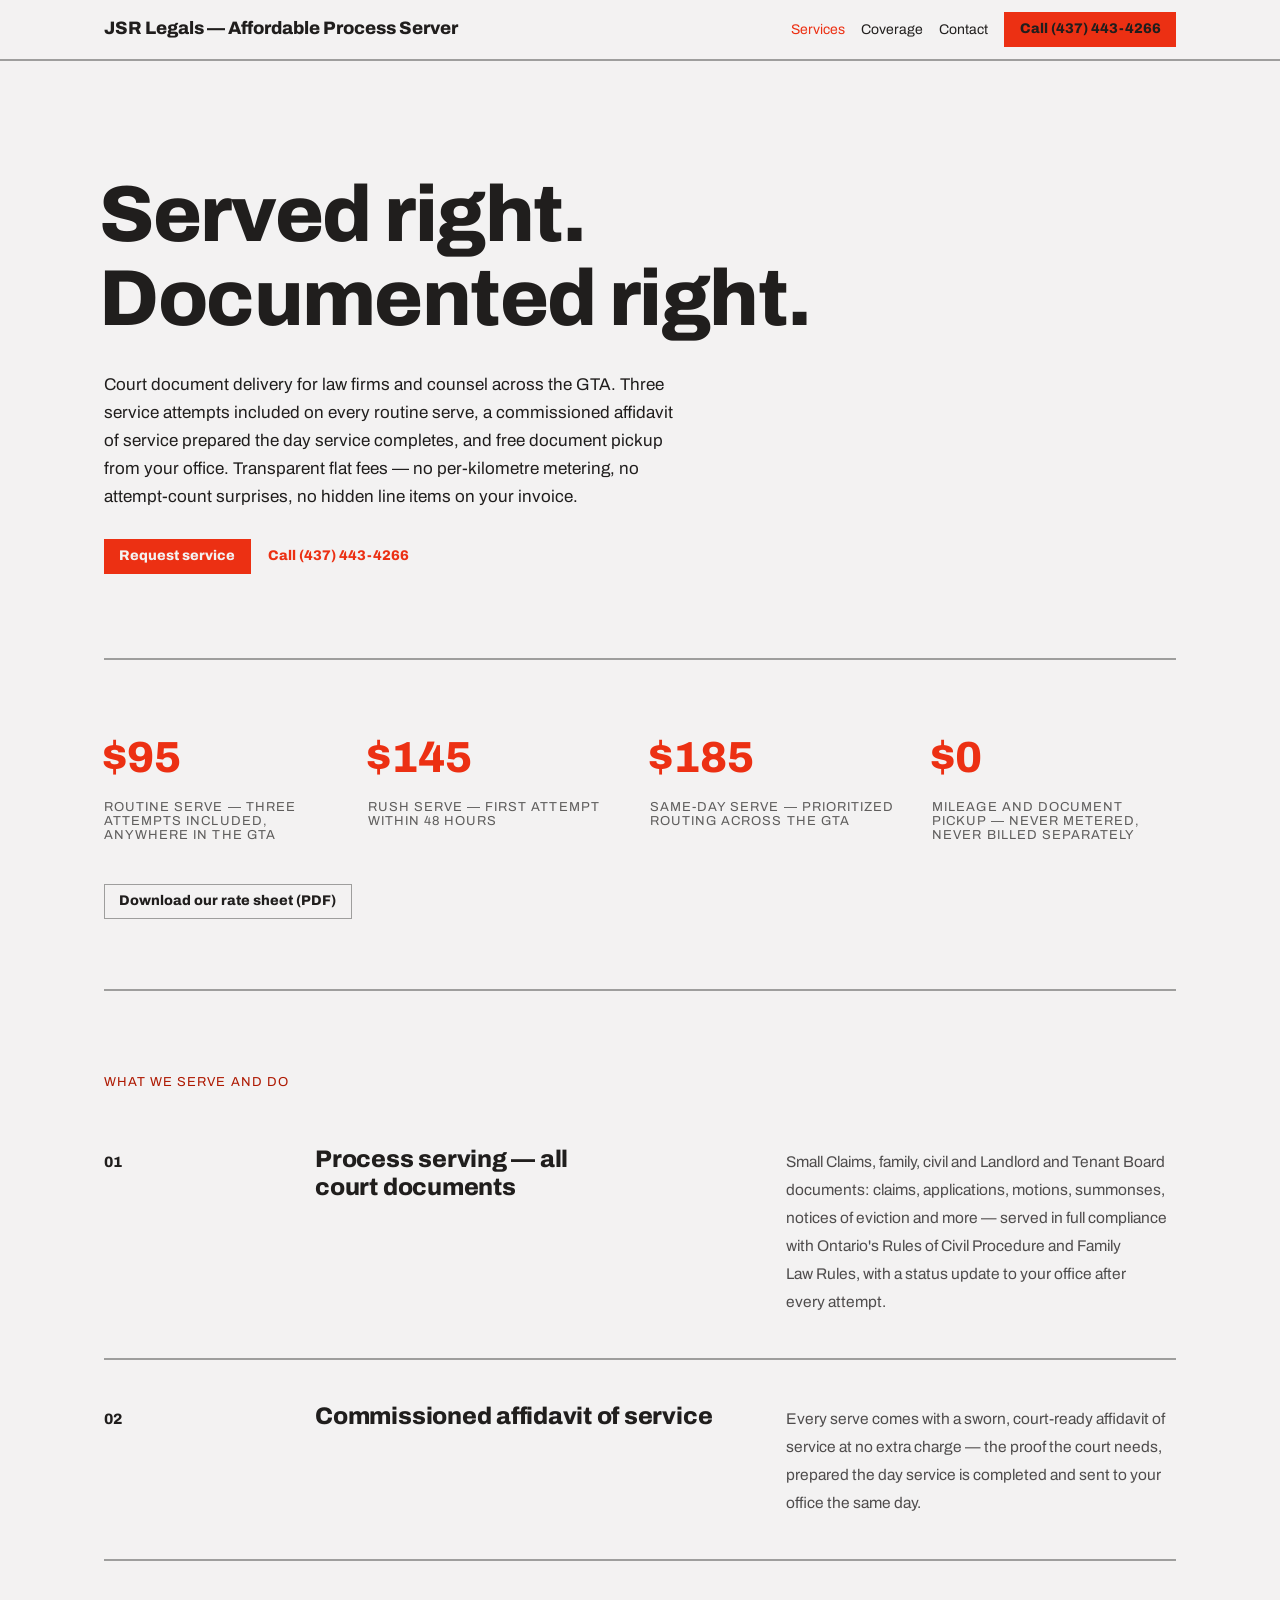
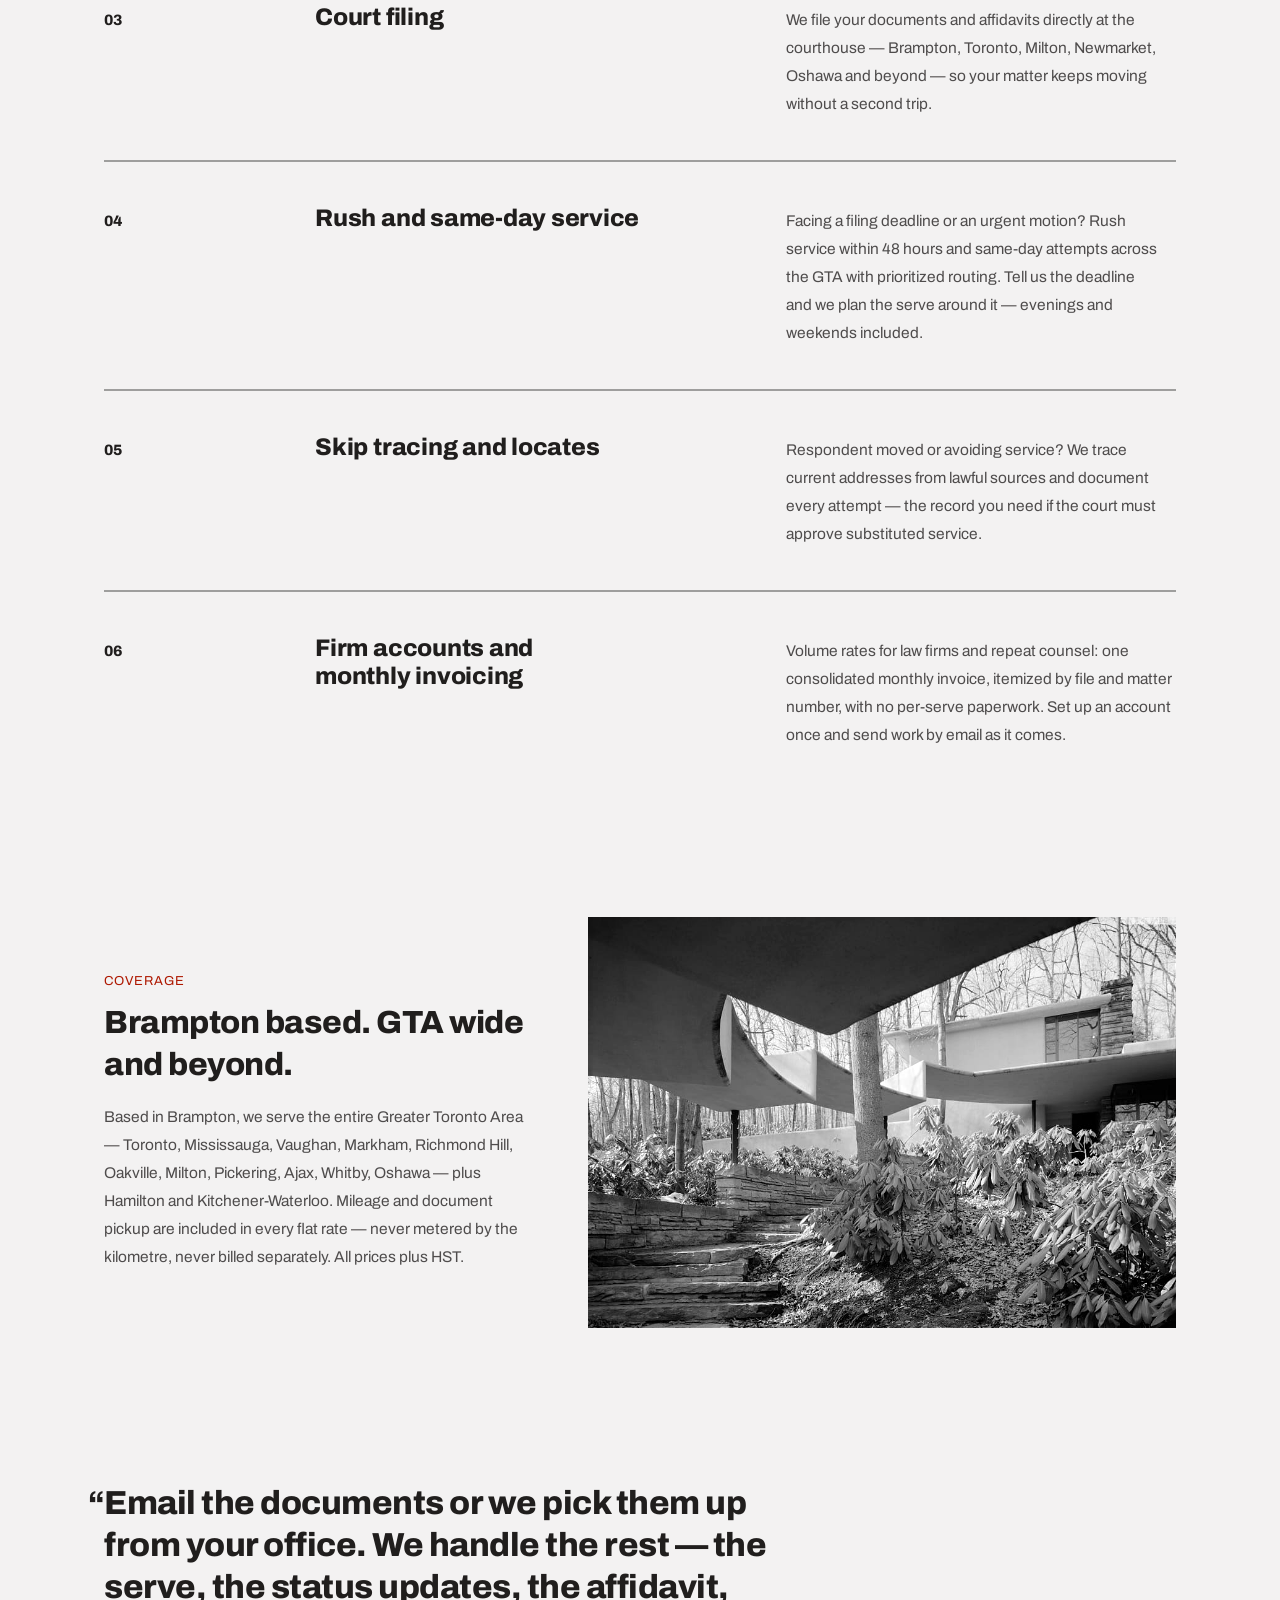
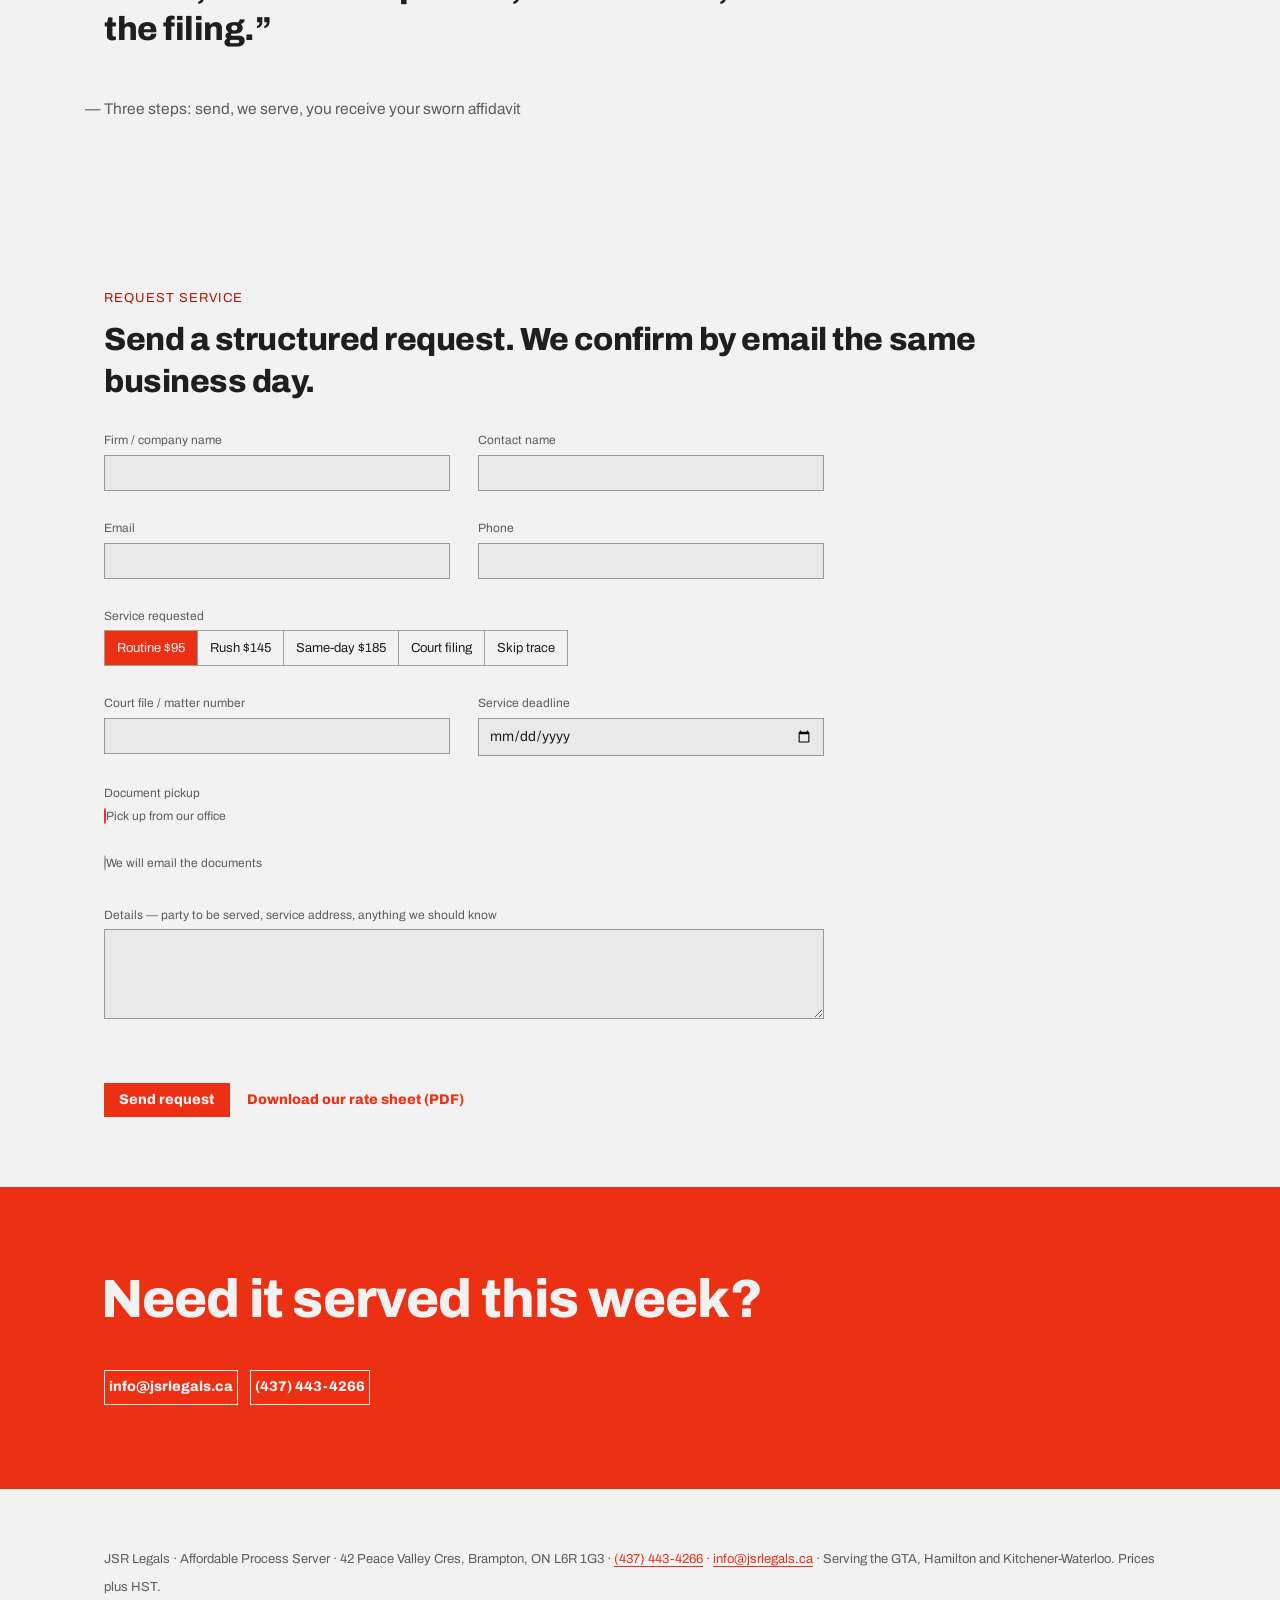
==== commit 95b55814: "Restore JSR Legals — Affordable Process Server brand line Co-authored-by: gurbind47 <gurbind47@users" ====
--- a/index.html
+++ b/index.html
@@ -232,7 +232,7 @@
 </head>
 <body>
 <nav class="nav">
-  <span class="nav-brand">JSR Legals</span>
+  <span class="nav-brand">JSR Legals — Affordable Process Server</span>
   <a href="#product" aria-current="location">Services</a>
   <a href="#network">Coverage</a>
   <a href="#start">Contact</a>
@@ -388,7 +388,7 @@
 </section>
 
 <div class="wrap">
-  <footer>JSR Legals · 42 Peace Valley Cres, Brampton, ON L6R 1G3 · <a href="tel:+14374434266">(437) 443-4266</a> · <a href="mailto:info@jsrlegals.ca">info@jsrlegals.ca</a> · Serving the GTA, Hamilton and Kitchener-Waterloo. Prices plus HST.</footer>
+  <footer>JSR Legals · Affordable Process Server · 42 Peace Valley Cres, Brampton, ON L6R 1G3 · <a href="tel:+14374434266">(437) 443-4266</a> · <a href="mailto:info@jsrlegals.ca">info@jsrlegals.ca</a> · Serving the GTA, Hamilton and Kitchener-Waterloo. Prices plus HST.</footer>
 </div>
 <script src="image-slot.js"></script>
 <script>
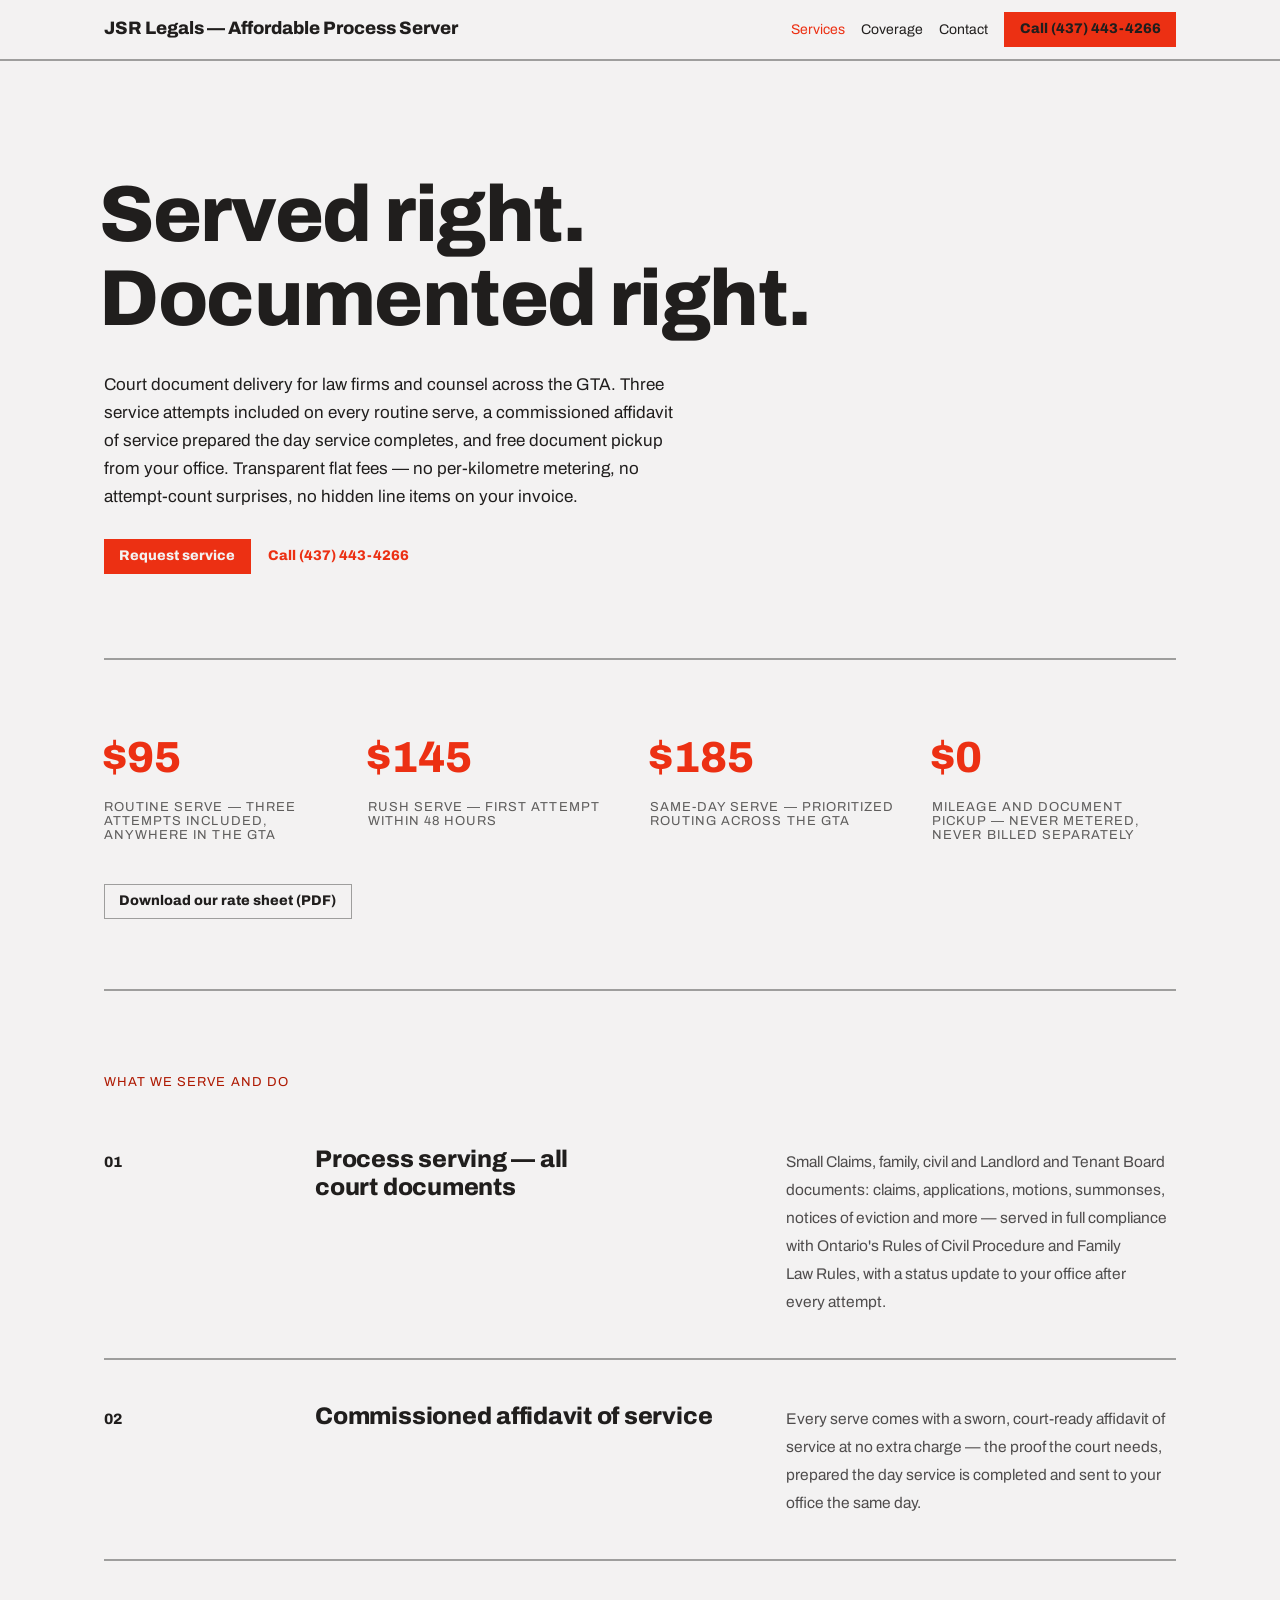
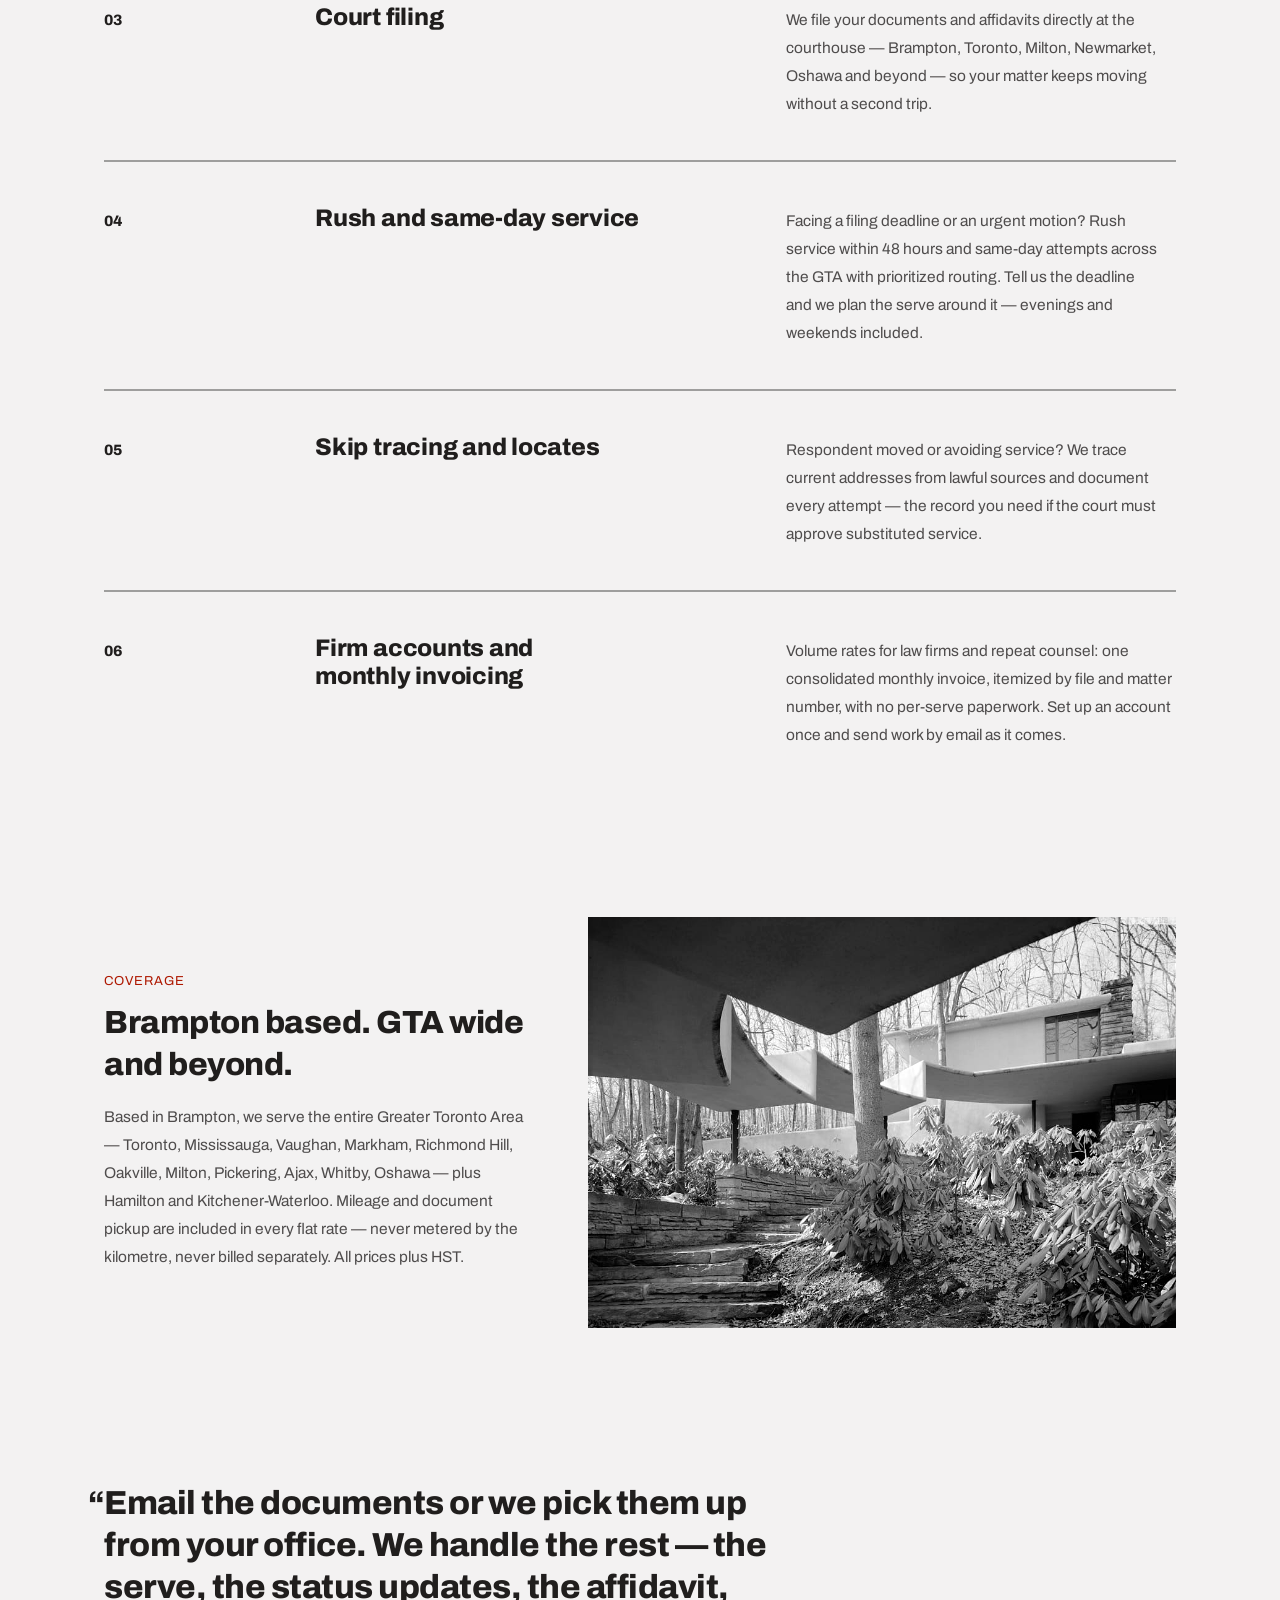
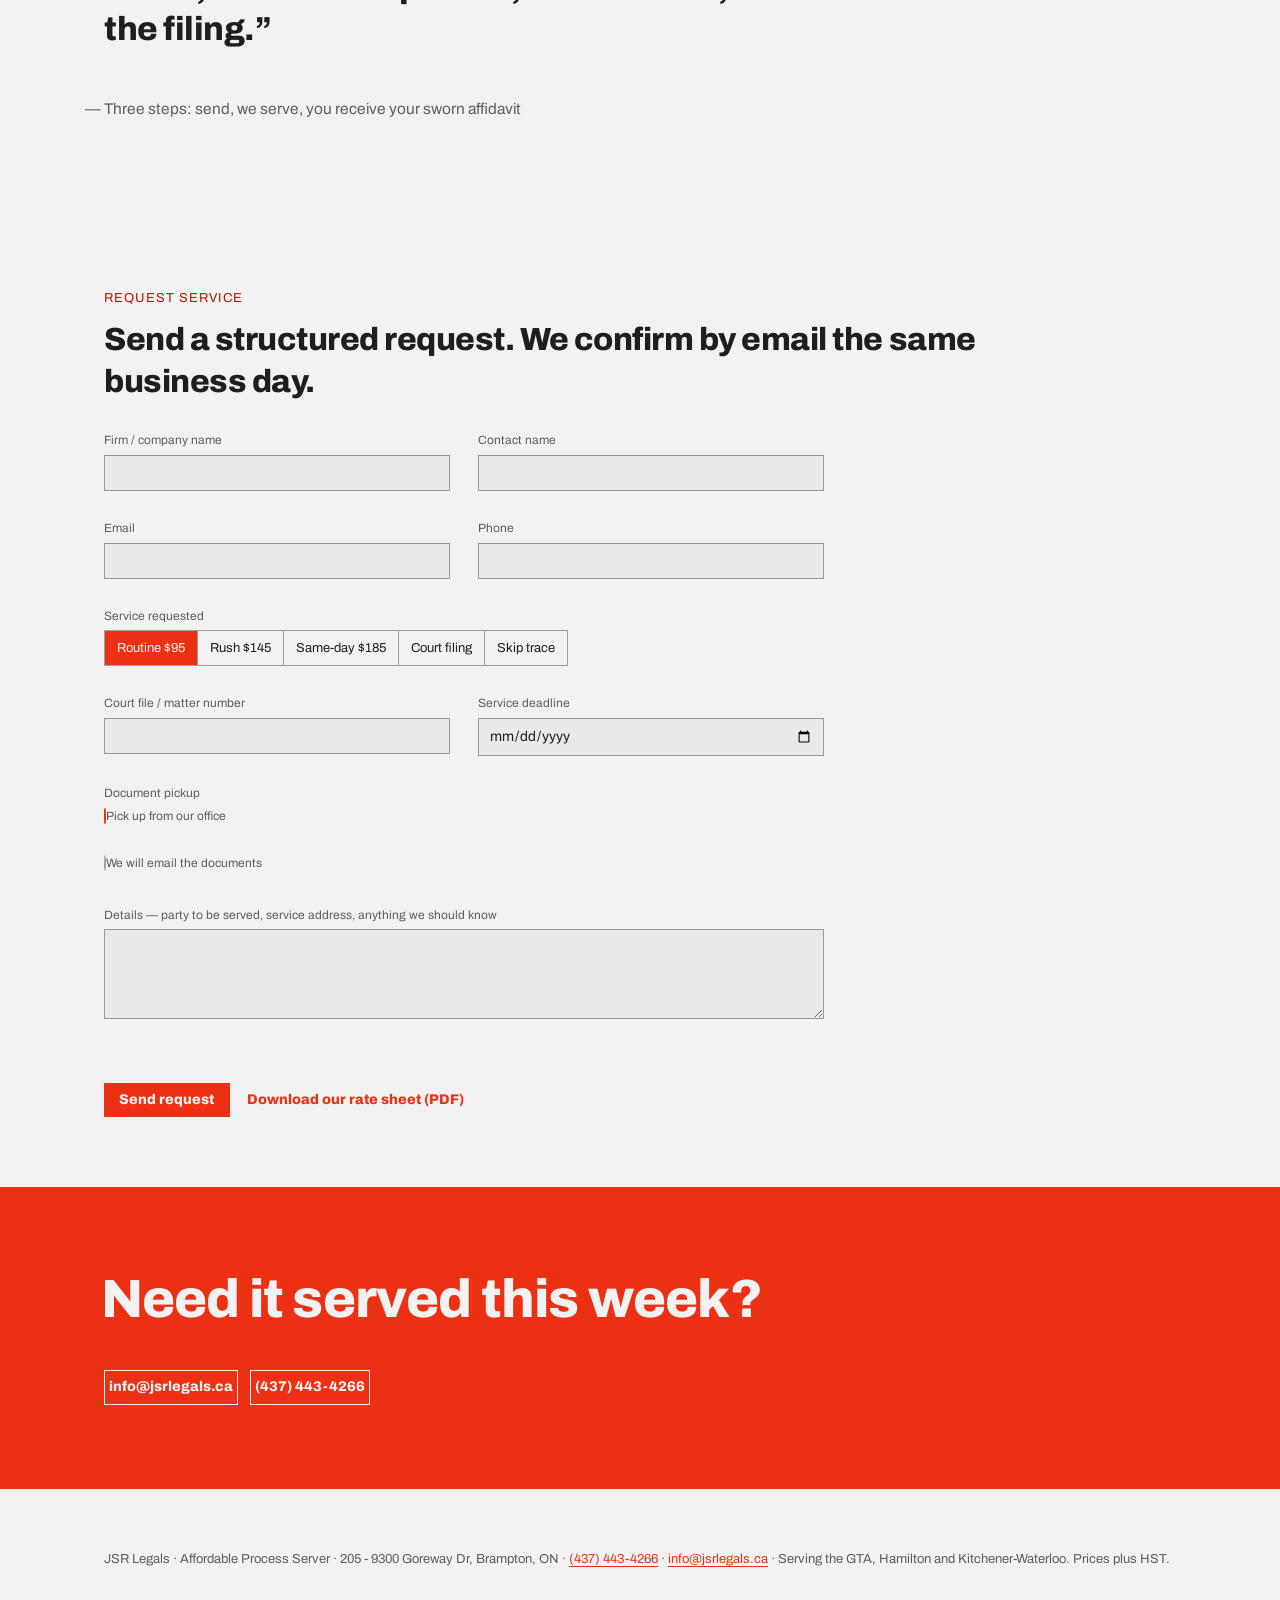
==== commit 8d483bfc: "Update address to 205 - 9300 Goreway Dr Co-authored-by: gurbind47 <gurbind47@users.noreply.github.co" ====
--- a/index.html
+++ b/index.html
@@ -388,7 +388,7 @@
 </section>
 
 <div class="wrap">
-  <footer>JSR Legals · Affordable Process Server · 42 Peace Valley Cres, Brampton, ON L6R 1G3 · <a href="tel:+14374434266">(437) 443-4266</a> · <a href="mailto:info@jsrlegals.ca">info@jsrlegals.ca</a> · Serving the GTA, Hamilton and Kitchener-Waterloo. Prices plus HST.</footer>
+  <footer>JSR Legals · Affordable Process Server · 205 - 9300 Goreway Dr, Brampton, ON · <a href="tel:+14374434266">(437) 443-4266</a> · <a href="mailto:info@jsrlegals.ca">info@jsrlegals.ca</a> · Serving the GTA, Hamilton and Kitchener-Waterloo. Prices plus HST.</footer>
 </div>
 <script src="image-slot.js"></script>
 <script>
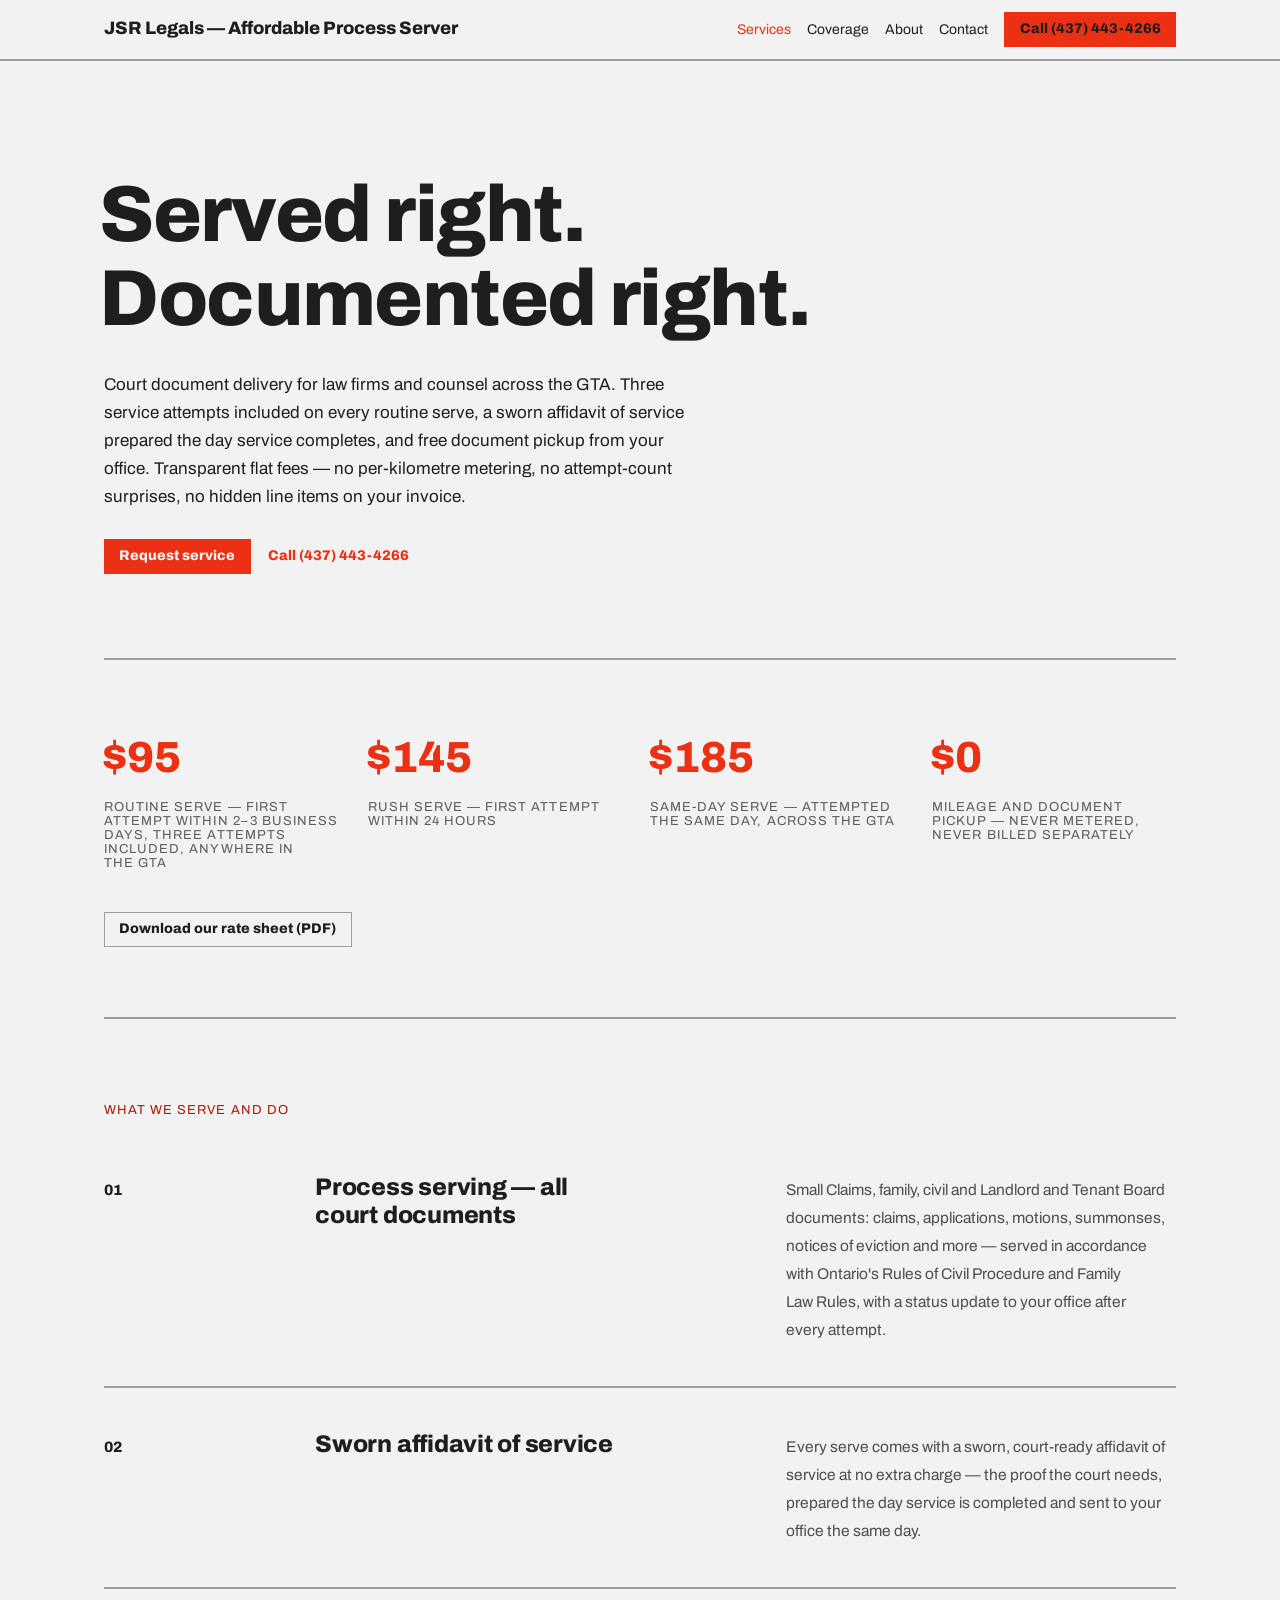
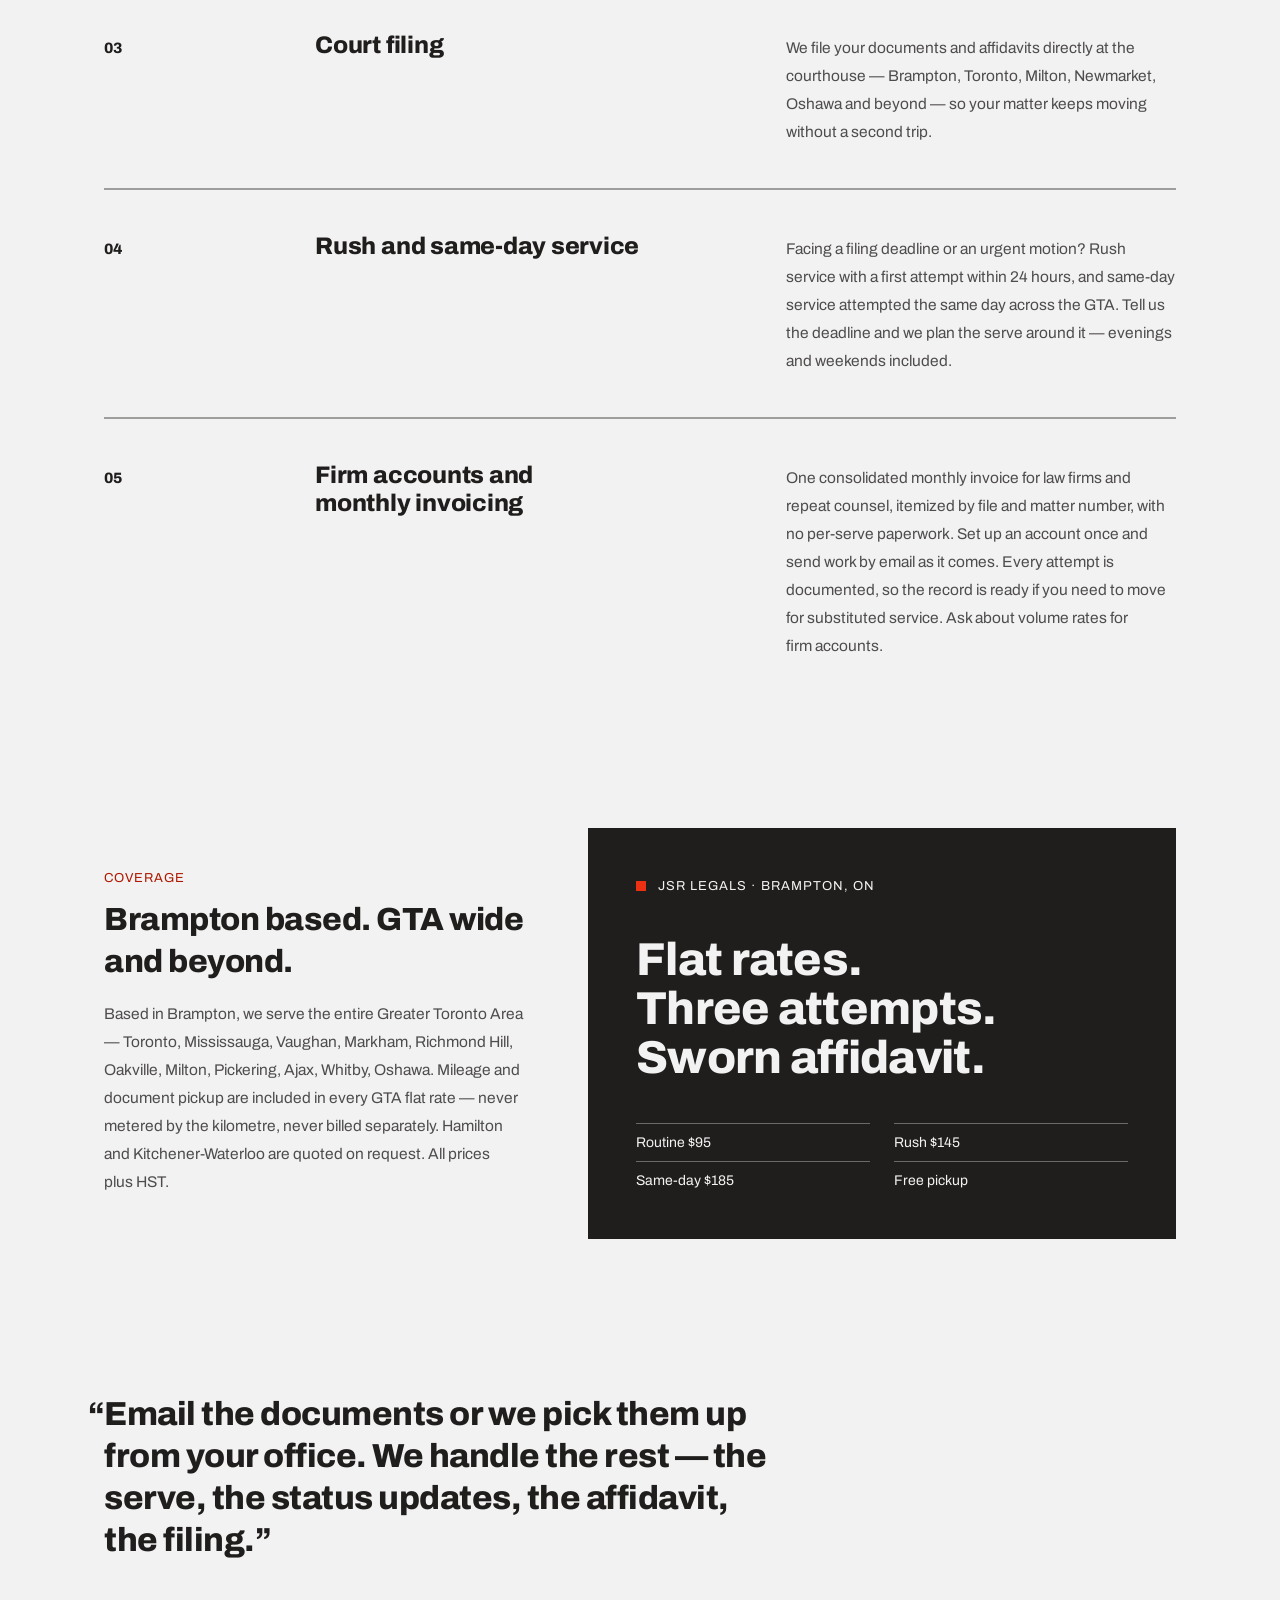
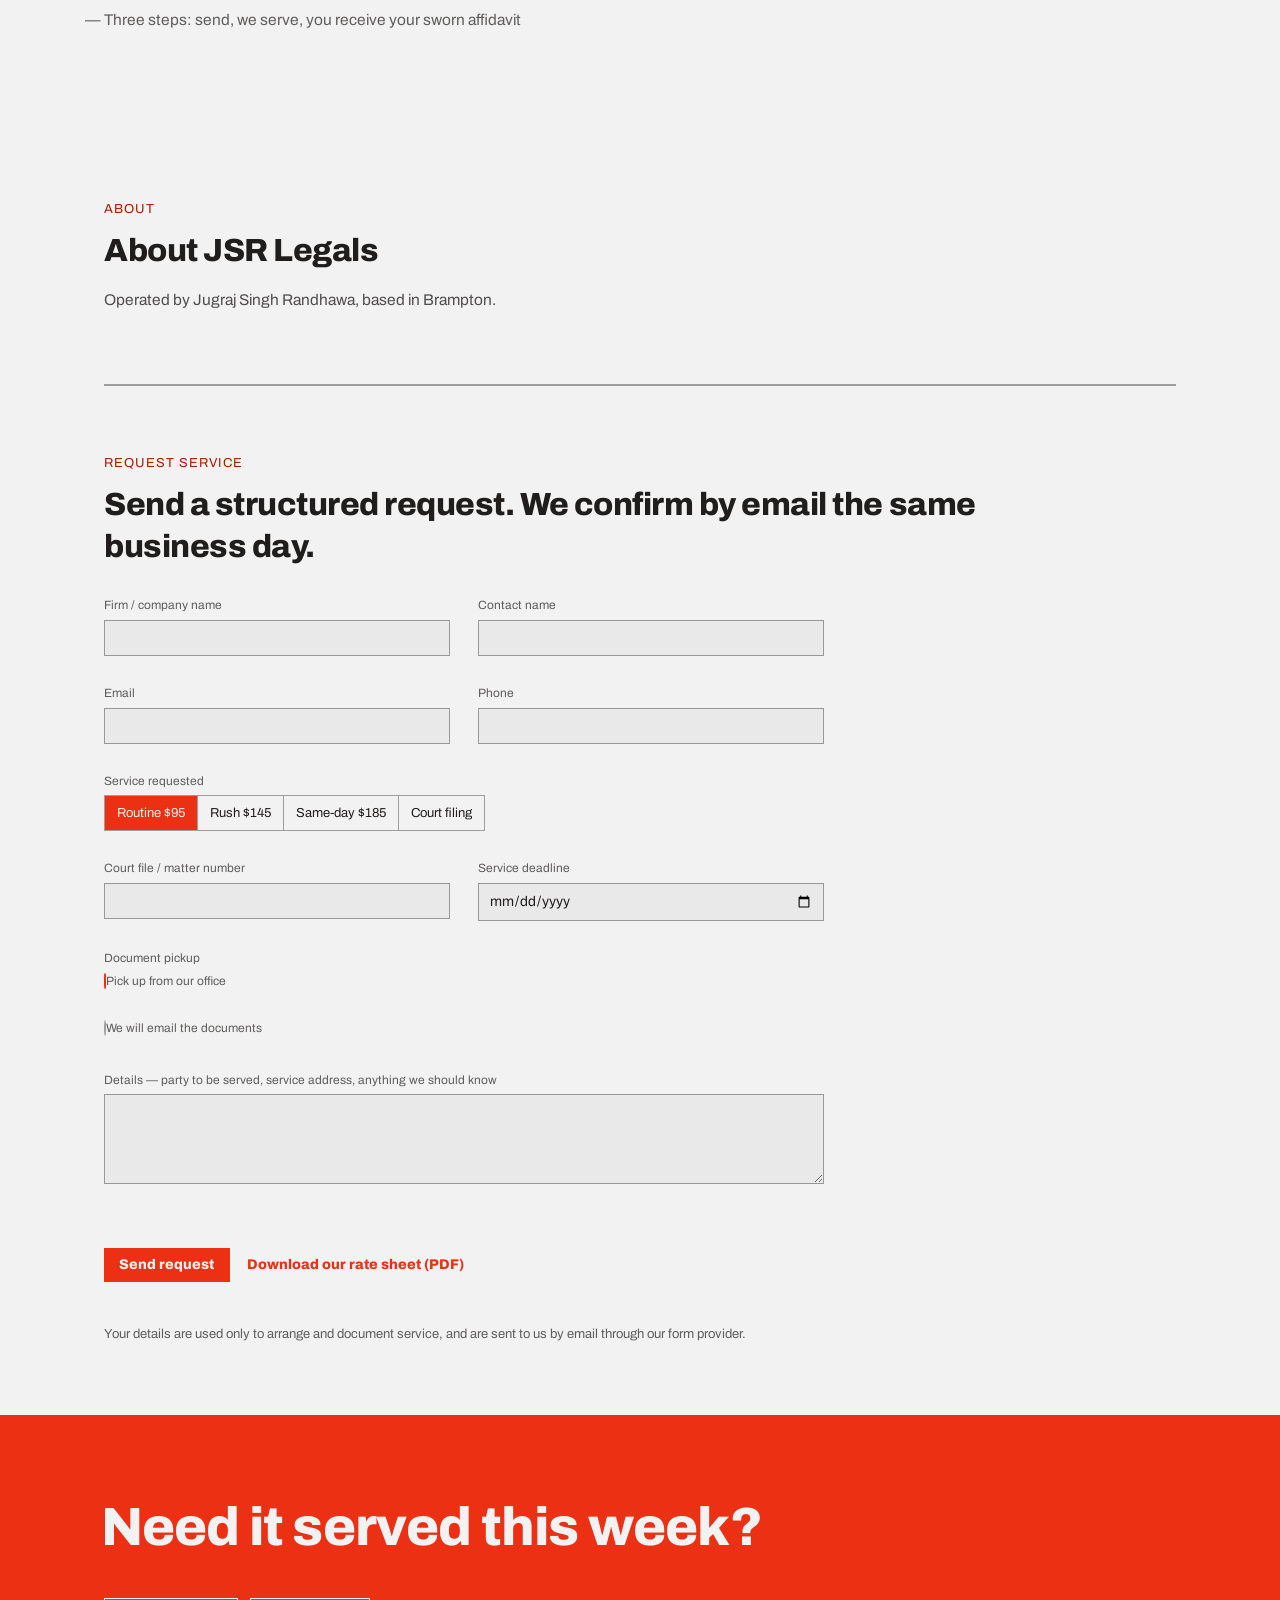
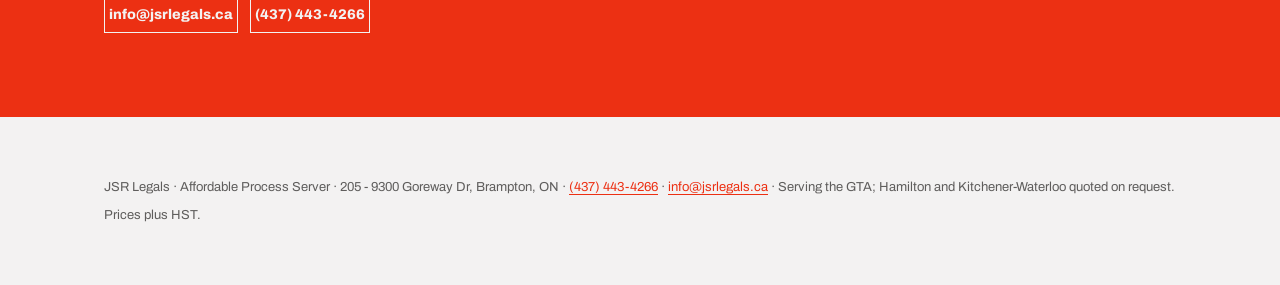
==== commit 312eb654: "Site fixes: turnaround times, remove skip tracing, sworn affidavit wording, About, privacy note, tha" ====
--- a/index.html
+++ b/index.html
@@ -1,38 +1,60 @@
-<!-- @template name="Landing" description="A one-page product landing in the system's own voice — an invented product (Takt: Swiss-clockwork timetables), a ruled hero, stat row, feature rows, a grayscale photograph and a red poster close" -->
 <!doctype html>
 <html lang="en">
 <head>
 <meta charset="utf-8" />
 <meta name="viewport" content="width=device-width, initial-scale=1" />
 <title>JSR Legals — GTA process serving for law firms and counsel</title>
-<meta name="description" content="Professional process serving across the GTA, Hamilton and Kitchener-Waterloo for law firms and counsel. Routine, rush and same-day service, three attempts included, commissioned affidavit of service, free document pickup from your office, firm accounts with monthly invoicing. Court filing and skip tracing. Brampton based." />
+<meta name="description" content="Brampton-based process serving for law firms and counsel across the GTA. Flat rates: routine $95, rush $145, same-day $185 plus HST. Three attempts included, sworn affidavit of service, free document pickup, court filing and firm accounts with monthly invoicing." />
+<link rel="canonical" href="https://gurbind47.github.io/affordable-process-server/" />
+<meta name="robots" content="index, follow" />
+<meta name="theme-color" content="#ec3013" />
+<link rel="icon" type="image/png" sizes="32x32" href="assets/favicon-32.png" />
+<link rel="apple-touch-icon" sizes="180x180" href="assets/apple-touch-icon.png" />
+<meta property="og:type" content="website" />
+<meta property="og:site_name" content="JSR Legals — Affordable Process Server" />
+<meta property="og:title" content="JSR Legals — Affordable process serving in Brampton and the GTA" />
+<meta property="og:description" content="Flat rates for law firms: routine $95, rush $145, same-day $185 plus HST. Three attempts, sworn affidavit of service and free document pickup included." />
+<meta property="og:url" content="https://gurbind47.github.io/affordable-process-server/" />
+<meta property="og:image" content="https://gurbind47.github.io/affordable-process-server/assets/og-image.png" />
+<meta property="og:image:width" content="1200" />
+<meta property="og:image:height" content="630" />
+<meta property="og:locale" content="en_CA" />
+<meta name="twitter:card" content="summary_large_image" />
+<meta name="twitter:title" content="JSR Legals — Affordable process serving in Brampton and the GTA" />
+<meta name="twitter:description" content="Flat rates for law firms: routine $95, rush $145, same-day $185 plus HST. Sworn affidavit of service and free document pickup included." />
+<meta name="twitter:image" content="https://gurbind47.github.io/affordable-process-server/assets/og-image.png" />
+<script type="application/ld+json">
+{
+  "@context": "https://schema.org",
+  "@type": "LocalBusiness",
+  "@id": "https://gurbind47.github.io/affordable-process-server/#business",
+  "name": "JSR Legals — Affordable Process Server",
+  "description": "Process serving and court filing for law firms and counsel in Brampton and across the GTA.",
+  "url": "https://gurbind47.github.io/affordable-process-server/",
+  "telephone": "+1-437-443-4266",
+  "email": "info@jsrlegals.ca",
+  "image": "https://gurbind47.github.io/affordable-process-server/assets/og-image.png",
+  "logo": "https://gurbind47.github.io/affordable-process-server/assets/apple-touch-icon.png",
+  "priceRange": "$95–$185 plus HST",
+  "founder": { "@type": "Person", "name": "Jugraj Singh Randhawa" },
+  "address": {
+    "@type": "PostalAddress",
+    "streetAddress": "205 - 9300 Goreway Dr",
+    "addressLocality": "Brampton",
+    "addressRegion": "ON",
+    "addressCountry": "CA"
+  },
+  "areaServed": ["Brampton", "Mississauga", "Toronto", "Vaughan", "Caledon", "Greater Toronto Area"],
+  "makesOffer": [
+    { "@type": "Offer", "name": "Routine serve", "price": "95", "priceCurrency": "CAD" },
+    { "@type": "Offer", "name": "Rush serve", "price": "145", "priceCurrency": "CAD" },
+    { "@type": "Offer", "name": "Same-day serve", "price": "185", "priceCurrency": "CAD" }
+  ]
+}
+</script>
 <script src="./ds-base.js"></script>
 <style>
-/* Template scaffolding — page layout and web-scale sizing only; every color,
-   font, radius and shadow comes from ../../styles.css. The voice is the
-   deck's, re-derived for a scrolling page: the grid SHOWS — 2px
-   rules draw the structure — red is spent as a mark, and its one field
-   moment is the poster close (the deck's divider logic: the red page sets
-   nothing small).
-
-   THE RHYTHM: a 28px leading unit (17px Archivo body at ~1.65), 14px
-   half-step; line-heights and block margins in unit multiples, heads
-   cap-trimmed, ?baselines/B to review. The deck's seat-pinning relaxes to
-   per-block discipline on a fluid page. The system's own interface
-   components (nav, buttons, inputs) keep their styles.css leading — the
-   rhythm governs the page's text, not the controls.
-
-   THE LANDING LAWS (shared by all six systems' landing templates):
-   #1 display headers break per sentence (.line spans); #2 the landing
-   advertises an invented product played straight — modernist's is Takt,
-   timetables that run like Switzerland; #3 spacing is cluster-scoped
-   (display leading ratio-governed ≈1.06 for Archivo's tight caps — the
-   display-block lattice exemption — tight single-unit gaps inside a text
-   cluster, the air between sections); #4 no hero eyebrow — the nav brand
-   names the product.
-
-   Optical left alignment: the deck's measured Archivo 800 value carries
-   verbatim (-0.058em where caps lead a display line; em-scaled). */
+/* JSR Legals landing page — layout and sizing; colours and fonts come from the _ds styles.css tokens. */
 :root {
   --leading: 28px;
   --half: 14px;
@@ -43,82 +65,58 @@
 @media (prefers-reduced-motion: reduce) { html { scroll-behavior: auto; } }
 body { margin: 0; text-wrap: pretty; }
 .wrap { max-width: 1200px; margin: 0 auto; padding: 0 var(--edge); }
-/* the component demo pads the masthead with its own spacing; on the page the
-   masthead's contents take the page gutter and sit on the wrap's text axis
-   (padding-only — full-width paint such as a masthead rule is untouched) */
+
 .nav { padding-inline: max(var(--edge), calc((100% - 1200px) / 2 + var(--edge))); }
 .nav a { white-space: nowrap; }
-.nav a[aria-current='location'] { color: var(--color-accent); } /* in-page anchor, not
-   a page link — 'location' is the truthful value; carry the component's active ink */
-@media (max-width: 480px) { .nav a { display: none; } } /* phone width: the nav
-   keeps brand + the one action (layout-only — the component's look is
-   untouched); the full link row's min-content crosses narrow-phone widths */
-
-/* — drawn structure: the 2px rule is the section seam (the deck's header
-   band as page grammar; rules span the content column, solid — this system
-   does not fade its rules) — */
+.nav a[aria-current='location'] { color: var(--color-accent); }
+@media (max-width: 480px) { .nav a { display: none; } }
+
 .rule2 { height: 2px; border: 0; margin: 0; background: var(--color-divider); }
 
-/* — kicker (deck grammar: uppercase, tabular, accent; no hanging dash —
-   modernist marks are squares, and they belong to lists, not labels) — */
 .kicker {
   display: block; font-size: 13px; line-height: var(--half);
   letter-spacing: 0.08em; text-transform: uppercase;
-  color: var(--color-accent-700); /* accent-colored SMALL text takes the deep step —
-     6.4:1, where the base accent measures 3.8:1 (a large-text value; the
-     deck's kickers are 24px, this one is 13px) */
+  color: var(--color-accent-700);
   font-feature-settings: "tnum" 1;
   margin: 0 0 calc(var(--leading) - var(--half));
 }
 
-/* — hero — */
 .hero { padding: calc(4 * var(--leading)) 0 calc(3 * var(--leading)); }
 .display {
   font-family: var(--font-heading); font-weight: var(--font-heading-weight);
   font-size: clamp(42px, 6.2vw, 84px);
-  line-height: clamp(44.5px, 6.57vw, 89px); /* law #3: ratio-governed ≈1.06 —
-     Archivo's 800 sits tight and all-cap-height; the display-block lattice
-     exemption (no 14px step is both tighter than the old look and clear) */
+  line-height: clamp(44.5px, 6.57vw, 89px);
   letter-spacing: -0.02em; margin: 0;
-  margin-left: -0.058em; /* optical left alignment — the deck's measured Archivo 800 value */
+  margin-left: -0.058em;
   text-box: trim-both cap alphabetic;
 }
-.display .line { display: block; } /* law #1: one sentence per line */
+.display .line { display: block; }
 .hero .sub { font-size: 17px; line-height: var(--leading); max-width: var(--measure);
   margin: calc(1.5 * var(--leading) - 1cap) 0 0;
-  text-box: trim-both cap alphabetic; } /* 1.5 units: clears the display's descenders with cluster-tight air (law #3) */
+  text-box: trim-both cap alphabetic; }
 .hero .row { display: flex; gap: var(--space-3); flex-wrap: wrap; margin-top: var(--leading); }
 
-/* — stat row (in-grammar: red stays a MARK on the light ground — the stat
-   numerals take the accent at display size, ≥3:1 as large text per the
-   system's own accent rule; the red FIELD is reserved for the close) — */
 .stats { padding: calc(2.5 * var(--leading)) 0; }
 .stats .grid { display: grid; grid-template-columns: repeat(4, auto); justify-content: space-between; gap: calc(1.5 * var(--leading)) var(--leading); }
 .stat-num { font-family: var(--font-heading); font-weight: var(--font-heading-weight);
   font-size: clamp(34px, 3.4vw, 48px); line-height: calc(2 * var(--leading));
-  color: var(--color-accent); /* display figures stay proportional — the deck's figure policy */
-  margin: 0; margin-left: -0.045em; /* digits lead — the deck's "0"-population value */
+  color: var(--color-accent);
+  margin: 0; margin-left: -0.045em;
   text-box: trim-both cap alphabetic; }
 .stat-label { font-size: 13px; line-height: var(--half); letter-spacing: 0.08em; text-transform: uppercase;
-  color: color-mix(in srgb, var(--color-text) 70%, transparent); /* small-text ink on the
-     light ground: 70% measures 5.8:1 (the deck's 55% furniture mix is a
-     24px large-text convention — at 13px the 4.5:1 bar applies, and 55%
-     measures only 3.7:1 here) */
+  color: color-mix(in srgb, var(--color-text) 70%, transparent);
   margin: var(--half) 0 0; }
 
-/* — feature rows (the deck's ruled-toc grammar: 2px rules ON the seams,
-   red square marks hanging at the numbers — drawn structure, no cards) — */
 .features { padding: calc(3 * var(--leading)) 0 calc(2.5 * var(--leading)); }
 .feature { display: grid; grid-template-columns: minmax(64px, 160px) minmax(0, 420px) minmax(0, 1fr);
   gap: var(--leading) clamp(24px, 4vw, 72px); align-items: baseline;
   padding: calc(1.5 * var(--leading)) 0; }
-.feature + .feature { border-top: 2px solid var(--color-divider); } /* the ruled seam — solid, the system's weight */
+.feature + .feature { border-top: 2px solid var(--color-divider); }
 .f-num { position: relative; font-family: var(--font-heading); font-weight: var(--font-heading-weight);
   font-size: 15px; line-height: var(--leading); color: var(--color-text);
   font-feature-settings: "tnum" 1; margin: 0; text-box: trim-both cap alphabetic; }
 .f-num::before { content: ""; position: absolute; left: -24px; top: calc(0.5cap - 5px);
-  width: 10px; height: 10px; background: var(--color-accent); } /* the deck's 10px red square,
-     hanging left of the number's axis — at narrow widths the gutter folds it away */
+  width: 10px; height: 10px; background: var(--color-accent); }
 @media (max-width: 1280px) { .f-num::before { display: none; } }
 .f-title { font-family: var(--font-heading); font-weight: var(--font-heading-weight);
   font-size: 24px; line-height: var(--leading); letter-spacing: -0.01em;
@@ -127,9 +125,6 @@
   color: color-mix(in srgb, var(--color-text) 78%, transparent);
   max-width: 52ch; text-box: trim-both cap alphabetic; }
 
-/* — imagery split (grayscale photograph — the system prints in black and
-   white; the box pins the bundled asset's 951×665 ratio so swaps
-   cover-crop into the same frame) — */
 .split { display: grid; grid-template-columns: minmax(0, 5fr) minmax(0, 7fr);
   gap: var(--leading) clamp(24px, 5vw, 96px); align-items: center;
   padding: calc(2 * var(--leading)) 0 calc(3 * var(--leading)); }
@@ -140,58 +135,53 @@
   color: color-mix(in srgb, var(--color-text) 78%, transparent);
   margin: calc(var(--leading) - 1cap) 0 0; max-width: 48ch; text-box: trim-both cap alphabetic; }
 .split-figure { margin: 0; }
-.split-figure image-slot { width: 100%; aspect-ratio: 951 / 665; }
-
-/* — quote (hanging punctuation, the deck's measured Archivo advances) — */
+.split-figure { aspect-ratio: 951 / 665; }
+.cover-panel { box-sizing: border-box; height: 100%; display: flex; flex-direction: column; justify-content: space-between;
+  gap: var(--leading); padding: clamp(24px, 4vw, 48px); background: var(--color-text); color: var(--color-bg); }
+.cover-panel .cp-mark { display: flex; align-items: center; gap: var(--space-3); font-size: 13px; letter-spacing: 0.08em; text-transform: uppercase; }
+.cover-panel .cp-mark::before { content: ""; width: 10px; height: 10px; background: var(--color-accent); flex: none; }
+.cover-panel .cp-title { font-family: var(--font-heading); font-weight: var(--font-heading-weight);
+  font-size: clamp(30px, 3.6vw, 48px); line-height: 1.06; letter-spacing: -0.015em; margin: 0; }
+.cover-panel .cp-list { list-style: none; margin: 0; padding: 0; display: grid; grid-template-columns: repeat(2, minmax(0, 1fr));
+  gap: var(--space-2) var(--space-6); font-size: 14px; line-height: 1.5; }
+.cover-panel .cp-list li { border-top: 1px solid color-mix(in srgb, var(--color-bg) 35%, transparent); padding-top: var(--space-2); }
+@media (max-width: 720px) { .split-figure { aspect-ratio: auto; } }
+.about { padding: calc(2.5 * var(--leading)) 0; }
+.about .note, .intake .privacy { font-size: 15.5px; line-height: var(--leading); max-width: var(--measure);
+  color: color-mix(in srgb, var(--color-text) 78%, transparent); margin: var(--half) 0 0; }
+.intake .privacy { font-size: 13px; line-height: 1.6; color: color-mix(in srgb, var(--color-text) 70%, transparent); max-width: 720px; margin-top: var(--half); }
+
 .quote { padding: calc(2.5 * var(--leading)) 0 calc(3.5 * var(--leading)); }
 .quote blockquote {
   font-family: var(--font-heading); font-weight: var(--font-heading-weight);
   font-size: clamp(24px, 2.6vw, 34px); line-height: calc(1.5 * var(--leading));
   letter-spacing: -0.015em; max-width: 32ch; margin: 0;
-  text-indent: -0.496em; /* hang the opening “ (the deck's measured advance in the 800) */
+  text-indent: -0.496em;
   text-box: trim-both cap alphabetic;
 }
 .quote figcaption { font-size: 15.5px; line-height: var(--leading);
-  color: color-mix(in srgb, var(--color-text) 70%, transparent); /* 5.8:1 — see .stat-label */
-  margin: calc(2 * var(--leading) - 1cap) 0 0; /* two grid units below the quote's
-     last baseline — one reads as part of the quote block; the attribution needs air */
-  text-indent: -1.209em; /* hang the leading em-dash + space (measured in the Regular) */
+  color: color-mix(in srgb, var(--color-text) 70%, transparent);
+  margin: calc(2 * var(--leading) - 1cap) 0 0;
+  text-indent: -1.209em;
   text-box: trim-both cap alphabetic; }
 
 @media (max-width: 720px) {
-  /* the phone gutter (--edge bottoms out at 20px) is narrower than the hung
-     marks' measured advances, so a hung “ or em-dash would press into or past
-     the viewport edge — seat the quote flush below this width; the hang
-     returns with the wider gutter */
+
   .quote blockquote, .quote figcaption { text-indent: 0; }
 }
 
-/* — the red poster close (the deck's divider logic: the accent's one field
-   moment, type reversed to the paper token). COPY on the red is
-   display-grade only — paper display type measures 3.8:1, the deck
-   dividers' own derivation. The one small element is the ghost button, a
-   CONTROL: paper-on-red measures the same 3.8:1, which meets the system's
-   documented interface-chrome bar (the readme tunes the accent pair to at
-   least 3:1 — "enough for icons, large text and interface chrome, not for
-   body copy") — the same bar the system's own accent-filled primary button
-   label rides everywhere. */
 .close { background: var(--color-accent); color: var(--color-bg); }
 .close .wrap { padding-top: calc(3 * var(--leading)); padding-bottom: calc(3 * var(--leading)); }
 .close h3 { font-family: var(--font-heading); font-weight: var(--font-heading-weight);
-  font-size: clamp(34px, 4.2vw, 56px); line-height: clamp(36px, 4.45vw, 59.4px); /* ≈1.06 —
-     display-grade, so it carries the display-block lattice exemption (the
-     rhythm probe excludes .display and .close h3 alike) */
+  font-size: clamp(34px, 4.2vw, 56px); line-height: clamp(36px, 4.45vw, 59.4px);
   letter-spacing: -0.015em; margin: 0; margin-left: -0.058em;
   text-box: trim-both cap alphabetic; }
 .close h3 .line { display: block; }
 .close .row { display: flex; gap: var(--space-3); flex-wrap: wrap; margin-top: calc(1.5 * var(--leading)); }
-.close .btn-ghost { color: var(--color-bg); border-color: var(--color-bg); } /* paper outline on the red field */
+.close .btn-ghost { color: var(--color-bg); border-color: var(--color-bg); }
 footer { padding: calc(2 * var(--leading)) 0; font-size: 13px; line-height: var(--leading);
-  color: color-mix(in srgb, var(--color-text) 70%, transparent); /* 5.8:1 — see .stat-label */ }
-
-/* — responsive collapse — */
-/* the feature grid's fixed-max columns (160 + 420 + gaps) crush the copy
-   column in the tablet band, so it collapses earlier than the page */
+  color: color-mix(in srgb, var(--color-text) 70%, transparent); }
+
 @media (max-width: 880px) {
   .feature { grid-template-columns: 1fr; gap: var(--half); }
   .f-copy { max-width: var(--measure); }
@@ -204,8 +194,6 @@
 }
 .stats-rates-link { margin-top: calc(1.5 * var(--leading)); }
 
-/* — structured intake form (the system's own field/input/seg components —
-   the page's rhythm governs spacing around it, not inside the controls) — */
 .intake { padding: calc(2.5 * var(--leading)) 0; }
 .intake .form-grid { display: grid; grid-template-columns: repeat(2, minmax(0, 1fr));
   gap: var(--leading) var(--leading); margin-top: var(--leading); max-width: 720px; }
@@ -214,20 +202,6 @@
 .intake .actions { display: flex; gap: var(--space-3); flex-wrap: wrap; align-items: center; margin-top: var(--leading); }
 @media (max-width: 720px) { .intake .form-grid { grid-template-columns: 1fr; } }
 
-/* Review aid: the 28px rhythm drawn as hairlines — debug chrome, toggled by
-   ?baselines or the B key, never part of the look. */
-body[data-baselines] { position: relative; }
-body[data-baselines]::after {
-  content: ""; position: absolute; inset: 0; pointer-events: none;
-  background:
-    repeating-linear-gradient(to bottom,
-      color-mix(in srgb, var(--color-accent) 35%, transparent) 0 1px,
-      transparent 1px var(--leading)),
-    repeating-linear-gradient(to bottom,
-      transparent 0 var(--half),
-      color-mix(in srgb, var(--color-accent) 16%, transparent) var(--half) calc(var(--half) + 1px),
-      transparent calc(var(--half) + 1px) var(--leading));
-}
 </style>
 </head>
 <body>
@@ -235,6 +209,7 @@
   <span class="nav-brand">JSR Legals — Affordable Process Server</span>
   <a href="#product" aria-current="location">Services</a>
   <a href="#network">Coverage</a>
+  <a href="#about">About</a>
   <a href="#start">Contact</a>
   <a class="btn btn-primary" href="tel:+14374434266">Call (437) 443-4266</a>
 </nav>
@@ -242,7 +217,7 @@
 
   <section class="hero">
     <h1 class="display"><span class="line">Served right.</span> <span class="line">Documented right.</span></h1>
-    <p class="sub">Court document delivery for law firms and counsel across the GTA. Three service attempts included on every routine serve, a commissioned affidavit of service prepared the day service completes, and free document pickup from your office. Transparent flat fees — no per-kilometre metering, no attempt-count surprises, no hidden line items on your invoice.</p>
+    <p class="sub">Court document delivery for law firms and counsel across the GTA. Three service attempts included on every routine serve, a sworn affidavit of service prepared the day service completes, and free document pickup from your office. Transparent flat fees — no per-kilometre metering, no attempt-count surprises, no hidden line items on your invoice.</p>
     <div class="row">
       <a class="btn btn-primary" href="#start">Request service</a>
       <a class="btn btn-ghost" href="tel:+14374434266">Call (437) 443-4266</a>
@@ -253,9 +228,9 @@
 
   <section class="stats" aria-label="Pricing at a glance">
     <div class="grid">
-      <div><p class="stat-num">$95</p><p class="stat-label">Routine serve — three attempts included, anywhere in the GTA</p></div>
-      <div><p class="stat-num">$145</p><p class="stat-label">Rush serve — first attempt within 48 hours</p></div>
-      <div><p class="stat-num">$185</p><p class="stat-label">Same-day serve — prioritized routing across the GTA</p></div>
+      <div><p class="stat-num">$95</p><p class="stat-label">Routine serve — first attempt within 2–3 business days, three attempts included, anywhere in the GTA</p></div>
+      <div><p class="stat-num">$145</p><p class="stat-label">Rush serve — first attempt within 24 hours</p></div>
+      <div><p class="stat-num">$185</p><p class="stat-label">Same-day serve — attempted the same day, across the GTA</p></div>
       <div><p class="stat-num">$0</p><p class="stat-label">Mileage and document pickup — never metered, never billed separately</p></div>
     </div>
     <div class="stats-rates-link"><a class="btn btn-secondary" href="assets/jsrlegals-rate-sheet.pdf" download>Download our rate sheet (PDF)</a></div>
@@ -268,11 +243,11 @@
     <div class="feature">
       <p class="f-num">01</p>
       <h2 class="f-title">Process serving — all court documents</h2>
-      <p class="f-copy">Small Claims, family, civil and Landlord and Tenant Board documents: claims, applications, motions, summonses, notices of eviction and more — served in full compliance with Ontario's Rules of Civil Procedure and Family Law Rules, with a status update to your office after every attempt.</p>
+      <p class="f-copy">Small Claims, family, civil and Landlord and Tenant Board documents: claims, applications, motions, summonses, notices of eviction and more — served in accordance with Ontario's Rules of Civil Procedure and Family Law Rules, with a status update to your office after every attempt.</p>
     </div>
     <div class="feature">
       <p class="f-num">02</p>
-      <h2 class="f-title">Commissioned affidavit of service</h2>
+      <h2 class="f-title">Sworn affidavit of service</h2>
       <p class="f-copy">Every serve comes with a sworn, court-ready affidavit of service at no extra charge — the proof the court needs, prepared the day service is completed and sent to your office the same day.</p>
     </div>
     <div class="feature">
@@ -283,17 +258,12 @@
     <div class="feature">
       <p class="f-num">04</p>
       <h2 class="f-title">Rush and same-day service</h2>
-      <p class="f-copy">Facing a filing deadline or an urgent motion? Rush service within 48 hours and same-day attempts across the GTA with prioritized routing. Tell us the deadline and we plan the serve around it — evenings and weekends included.</p>
+      <p class="f-copy">Facing a filing deadline or an urgent motion? Rush service with a first attempt within 24 hours, and same-day service attempted the same day across the GTA. Tell us the deadline and we plan the serve around it — evenings and weekends included.</p>
     </div>
     <div class="feature">
       <p class="f-num">05</p>
-      <h2 class="f-title">Skip tracing and locates</h2>
-      <p class="f-copy">Respondent moved or avoiding service? We trace current addresses from lawful sources and document every attempt — the record you need if the court must approve substituted service.</p>
-    </div>
-    <div class="feature">
-      <p class="f-num">06</p>
       <h2 class="f-title">Firm accounts and monthly invoicing</h2>
-      <p class="f-copy">Volume rates for law firms and repeat counsel: one consolidated monthly invoice, itemized by file and matter number, with no per-serve paperwork. Set up an account once and send work by email as it comes.</p>
+      <p class="f-copy">One consolidated monthly invoice for law firms and repeat counsel, itemized by file and matter number, with no per-serve paperwork. Set up an account once and send work by email as it comes. Every attempt is documented, so the record is ready if you need to move for substituted service. Ask about volume rates for firm accounts.</p>
     </div>
   </section>
 
@@ -301,29 +271,44 @@
     <div class="split-copy">
       <span class="kicker">Coverage</span>
       <h2 class="split-title">Brampton based. GTA wide and beyond.</h2>
-      <p class="note">Based in Brampton, we serve the entire Greater Toronto Area — Toronto, Mississauga, Vaughan, Markham, Richmond Hill, Oakville, Milton, Pickering, Ajax, Whitby, Oshawa — plus Hamilton and Kitchener-Waterloo. Mileage and document pickup are included in every flat rate — never metered by the kilometre, never billed separately. All prices plus HST.</p>
-    </div>
-    <figure class="split-figure grayscale">
-      <image-slot id="photo-split" shape="rect" src="assets/photo.jpg" role="img" aria-label="Photograph — drop in your own photo here" placeholder="Drop a photo here — courthouse, documents, or yourself at work"></image-slot>
+      <p class="note">Based in Brampton, we serve the entire Greater Toronto Area — Toronto, Mississauga, Vaughan, Markham, Richmond Hill, Oakville, Milton, Pickering, Ajax, Whitby, Oshawa. Mileage and document pickup are included in every GTA flat rate — never metered by the kilometre, never billed separately. Hamilton and Kitchener-Waterloo are quoted on request. All prices plus HST.</p>
+    </div>
+    <figure class="split-figure" aria-label="JSR Legals service summary">
+      <div class="cover-panel">
+        <span class="cp-mark">JSR Legals · Brampton, ON</span>
+        <p class="cp-title">Flat rates.<br />Three attempts.<br />Sworn affidavit.</p>
+        <ul class="cp-list">
+          <li>Routine $95</li>
+          <li>Rush $145</li>
+          <li>Same-day $185</li>
+          <li>Free pickup</li>
+        </ul>
+      </div>
     </figure>
   </section>
 
   <section class="quote">
     <figure>
-      <!-- keep the leading “ — the blockquote's negative text-indent hangs it in the margin -->
       <blockquote>“Email the documents or we pick them up from your office. We handle the rest — the serve, the status updates, the affidavit, the filing.”</blockquote>
-      <!-- keep the leading "— " — the figcaption's negative text-indent hangs it -->
       <figcaption>— Three steps: send, we serve, you receive your sworn affidavit</figcaption>
     </figure>
   </section>
+
+  <section class="about" id="about">
+    <span class="kicker">About</span>
+    <h2 class="split-title">About JSR Legals</h2>
+    <p class="note">Operated by Jugraj Singh Randhawa, based in Brampton.</p>
+  </section>
+
+  <hr class="rule2" />
 
   <section class="intake" id="start">
     <span class="kicker">Request service</span>
     <h2 class="split-title">Send a structured request. We confirm by email the same business day.</h2>
     <form class="form-grid" action="https://formsubmit.co/info@jsrlegals.ca" method="POST">
-      <input type="hidden" name="_subject" value="New service request — JSR Legals website" />
-      <input type="hidden" name="_captcha" value="false" />
-      <input type="text" name="_honey" style="display:none" />
+      <input type="hidden" name="_subject" value="New service request - JSR Legals" />
+      <input type="hidden" name="_next" value="https://gurbind47.github.io/affordable-process-server/thank-you.html" />
+      <input type="text" name="_honey" style="display:none" tabindex="-1" autocomplete="off" aria-hidden="true" />
       <div class="field">
         <label for="firm">Firm / company name</label>
         <input class="input" id="firm" name="Firm" type="text" required />
@@ -347,7 +332,6 @@
           <label class="seg-opt"><input type="radio" name="Service" value="Rush serve ($145)" />Rush $145</label>
           <label class="seg-opt"><input type="radio" name="Service" value="Same-day serve ($185)" />Same-day $185</label>
           <label class="seg-opt"><input type="radio" name="Service" value="Court filing" />Court filing</label>
-          <label class="seg-opt"><input type="radio" name="Service" value="Skip trace / locate" />Skip trace</label>
         </div>
       </div>
       <div class="field">
@@ -372,6 +356,7 @@
         <button class="btn btn-primary" type="submit">Send request</button>
         <a class="btn btn-ghost" href="assets/jsrlegals-rate-sheet.pdf" download>Download our rate sheet (PDF)</a>
       </div>
+      <p class="privacy field-wide">Your details are used only to arrange and document service, and are sent to us by email through our form provider.</p>
     </form>
   </section>
 
@@ -388,19 +373,7 @@
 </section>
 
 <div class="wrap">
-  <footer>JSR Legals · Affordable Process Server · 205 - 9300 Goreway Dr, Brampton, ON · <a href="tel:+14374434266">(437) 443-4266</a> · <a href="mailto:info@jsrlegals.ca">info@jsrlegals.ca</a> · Serving the GTA, Hamilton and Kitchener-Waterloo. Prices plus HST.</footer>
+  <footer>JSR Legals · Affordable Process Server · 205 - 9300 Goreway Dr, Brampton, ON · <a href="tel:+14374434266">(437) 443-4266</a> · <a href="mailto:info@jsrlegals.ca">info@jsrlegals.ca</a> · Serving the GTA; Hamilton and Kitchener-Waterloo quoted on request. Prices plus HST.</footer>
 </div>
-<script src="image-slot.js"></script>
-<script>
-// Review aid: baseline-grid overlay — add ?baselines to the URL, or press B to toggle.
-(() => {
-  if (new URLSearchParams(location.search).has('baselines')) document.body.setAttribute('data-baselines', '');
-  addEventListener('keydown', (e) => {
-    const t = e.target;
-    if (t && (t.isContentEditable || /^(INPUT|TEXTAREA|SELECT)$/.test(t.tagName))) return;
-    if ((e.key === 'b' || e.key === 'B') && !e.metaKey && !e.ctrlKey && !e.altKey) document.body.toggleAttribute('data-baselines');
-  });
-})();
-</script>
 </body>
 </html>
